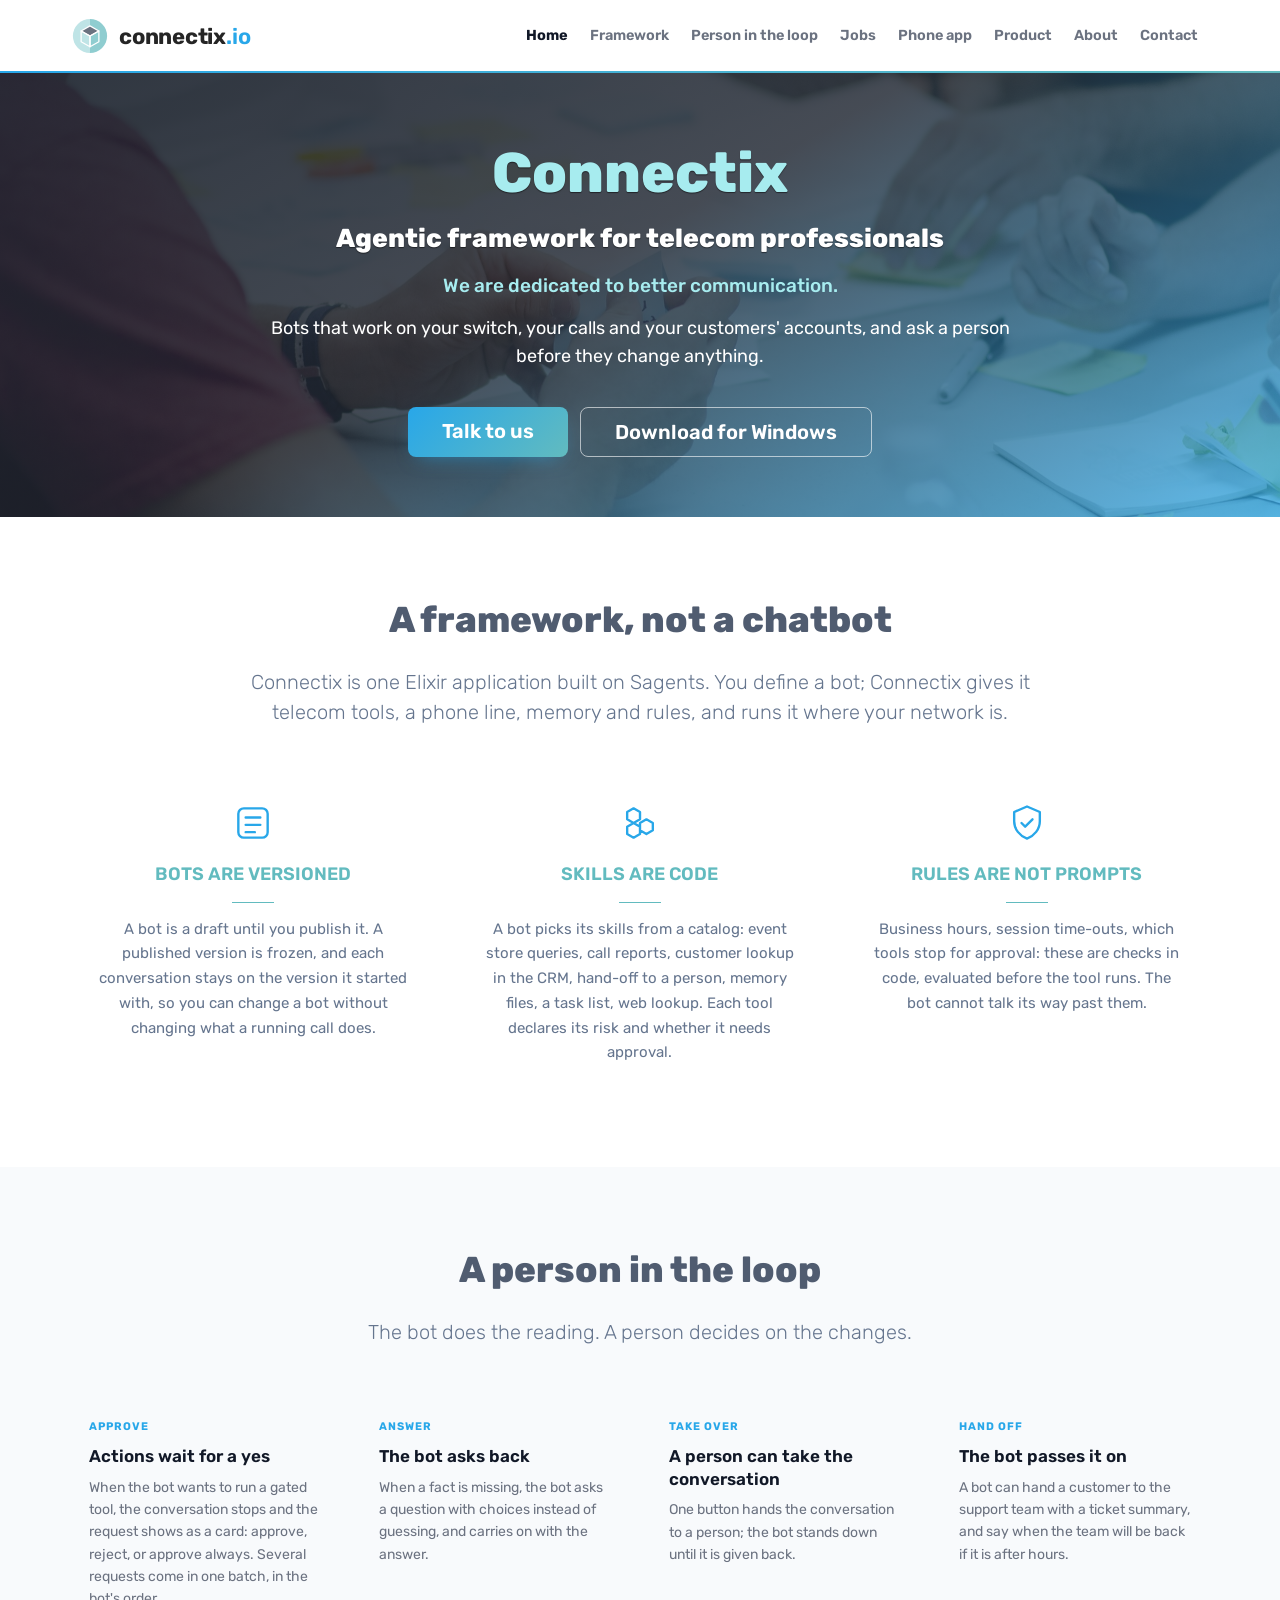
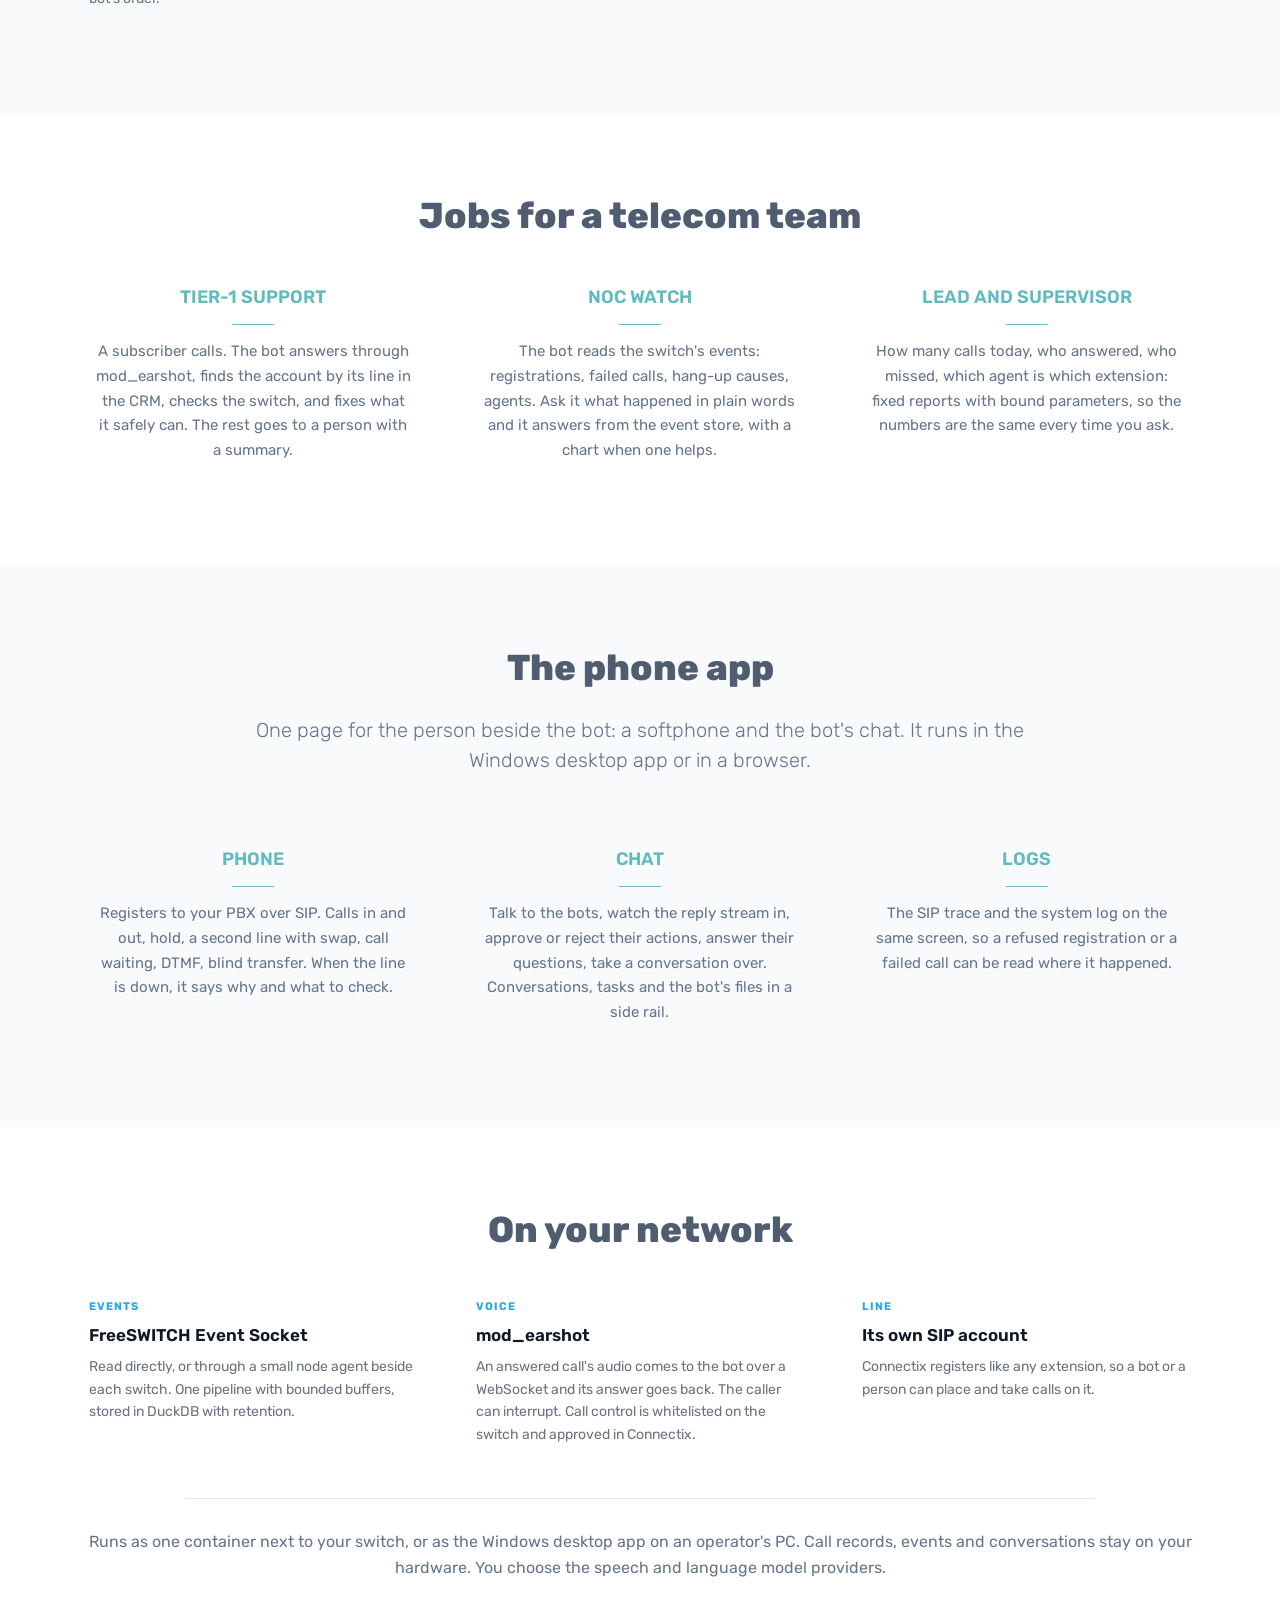
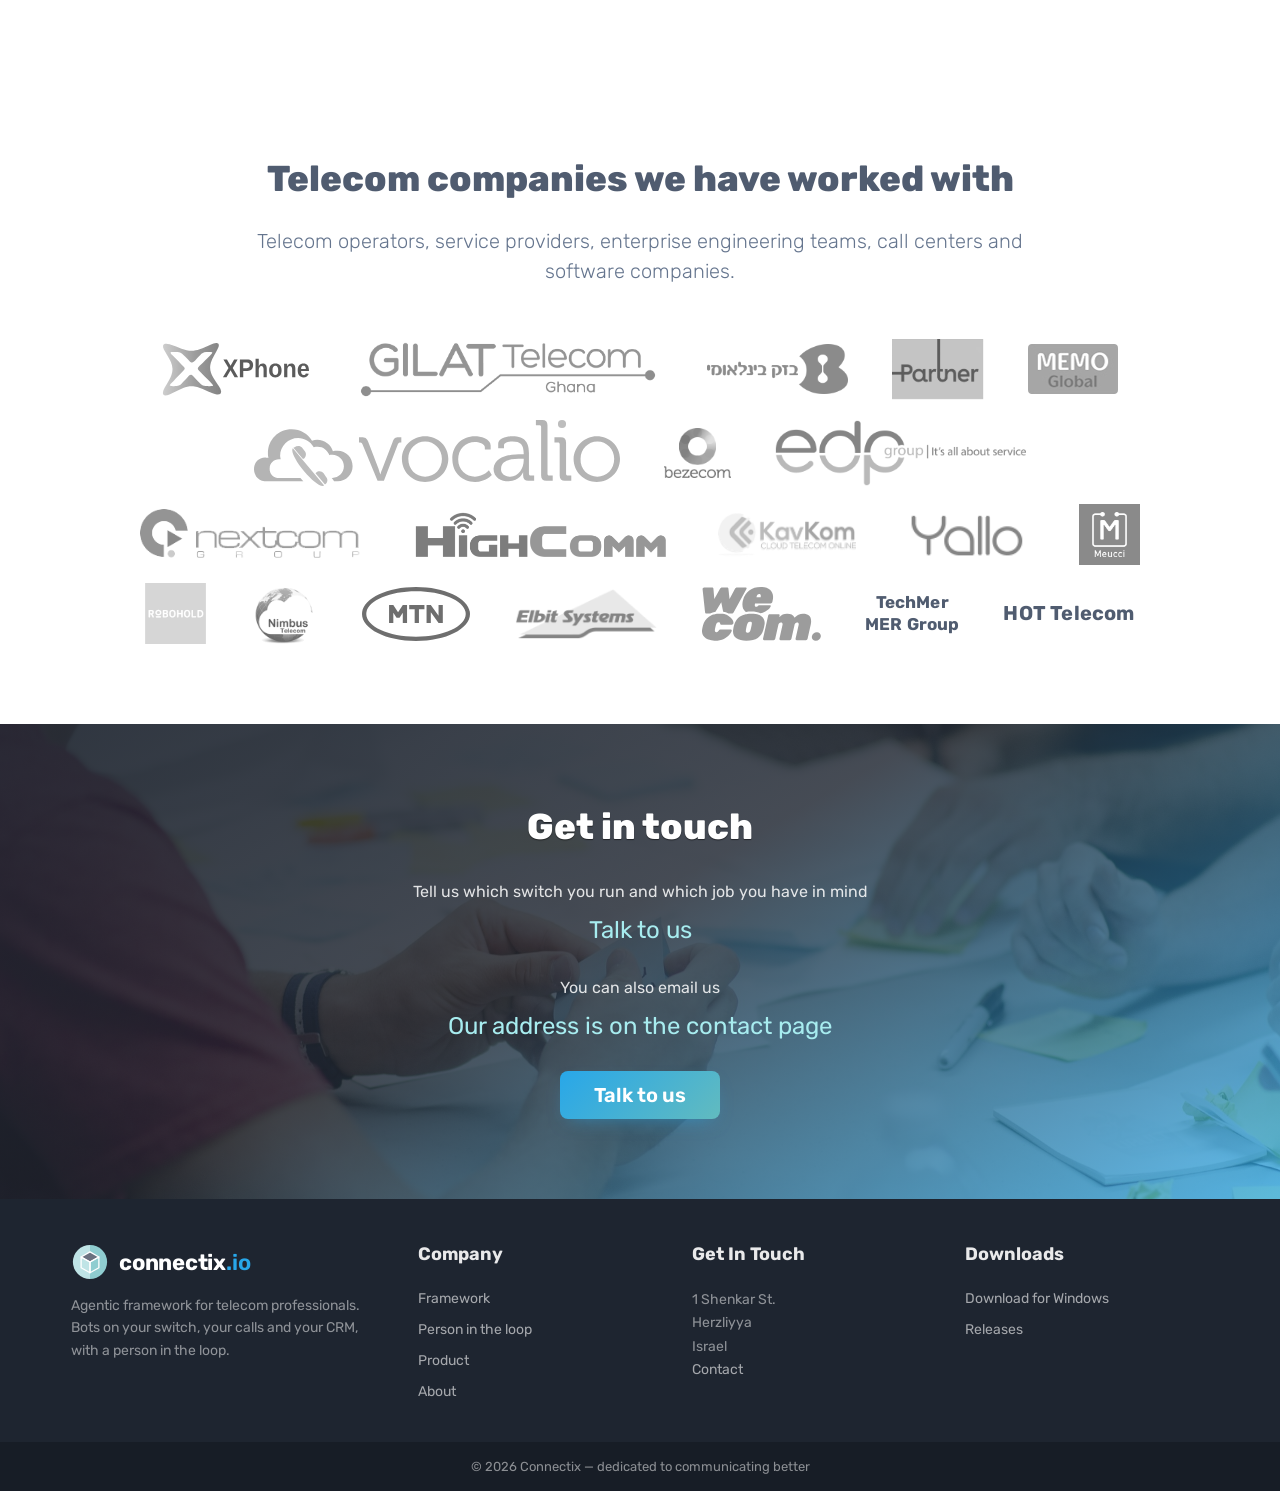
==== index.html @ 6a3d5037 "Hero: Agentic framework for telecom professionals; we are dedicated to better communication Co-Autho" ====
<!DOCTYPE html>
<html lang="en">
<head>
  <meta charset="utf-8">
  <meta name="viewport" content="width=device-width, initial-scale=1.0">
  <title>Connectix: agentic framework for telecom professionals</title>
  <meta name="description" content="Connectix: an agentic framework for telecom professionals. Bots on your switch, your calls and your CRM, with a person approving every change.">
  <meta name="author" content="Connectix">
  <link rel="icon" href="favicon.ico" sizes="32x32">
  <link rel="icon" type="image/svg+xml" href="favicon.svg">
  <link rel="apple-touch-icon" href="apple-touch-icon.png">
  <link rel="preconnect" href="https://fonts.googleapis.com">
  <link rel="preconnect" href="https://fonts.gstatic.com" crossorigin>
  <link href="https://fonts.googleapis.com/css2?family=Rubik:wght@300;400;500;600;700;800&display=swap" rel="stylesheet">
  <link rel="stylesheet" href="assets/css/site.css">
</head>
<body class="home-page">

<header class="header">
  <div class="container">
    <a class="brand" href="index.html" aria-label="Connectix home"><img src="assets/images/connectix-mark.svg" alt="" width="38" height="38"><span class="wm">connectix<span class="tld">.io</span></span>
    </a>
    <button class="nav-toggle" type="button" aria-expanded="false" aria-controls="nav">
      <span></span><span></span><span></span><span class="sr-only">Toggle navigation</span>
    </button>
    <nav class="nav" id="nav" aria-label="Main">
      <ul>
        <li><a href="index.html" aria-current="page">Home</a></li>
        <li><a href="index.html#framework">Framework</a></li>
        <li><a href="index.html#loop">Person in the loop</a></li>
        <li><a href="index.html#jobs">Jobs</a></li>
        <li><a href="index.html#app">Phone app</a></li>
        <li><a href="product.html">Product</a></li>
        <li><a href="about.html">About</a></li>
        <li><a href="contact.html">Contact</a></li>
      </ul>
    </nav>
  </div>
</header>

<main>

  <!-- Hero: the owner's slogan -->
  <section id="home-promo" class="hero">
    <div class="container">
      <span class="brand-word">Connectix</span>
      <h1>Agentic framework for telecom professionals</h1>
      <p class="tagline">We are dedicated to better communication.</p>
      <p class="lead">Bots that work on your switch, your calls and your customers' accounts, and ask a person before they change anything.</p>
      <div class="actions center">
        <a href="contact.html" class="btn btn-cta btn-lg">Talk to us</a>
        <a href="https://github.com/connectix-io/releases/releases/latest" class="btn btn-ghost btn-lg">Download for Windows</a>
      </div>
    </div>
  </section>

  <section id="framework" class="section">
    <div class="container">
      <h2 class="title">A framework, not a chatbot</h2>
      <p class="intro">Connectix is one Elixir application built on Sagents. You define a bot; Connectix gives it telecom tools, a phone line, memory and rules, and runs it where your network is.</p>
      <div class="grid grid-3">
        <div class="item">
          <div class="icon" aria-hidden="true"><svg viewBox="0 0 24 24"><rect x="4" y="4" width="16" height="16" rx="3"/><path d="M8 9h8M8 13h8M8 17h5"/></svg></div>
          <h3 class="upper">Bots are versioned</h3>
          <hr>
          <p>A bot is a draft until you publish it. A published version is frozen, and each conversation stays on the version it started with, so you can change a bot without changing what a running call does.</p>
        </div>
        <div class="item">
          <div class="icon" aria-hidden="true"><svg viewBox="0 0 24 24"><path d="M8.5 4 12 6v4l-3.5 2L5 10V6l3.5-2zM15.5 10 19 12v4l-3.5 2L12 16v-4l3.5-2zM8.5 12 12 14v4l-3.5 2L5 18v-4l3.5-2z"/></svg></div>
          <h3 class="upper">Skills are code</h3>
          <hr>
          <p>A bot picks its skills from a catalog: event store queries, call reports, customer lookup in the CRM, hand-off to a person, memory files, a task list, web lookup. Each tool declares its risk and whether it needs approval.</p>
        </div>
        <div class="item">
          <div class="icon" aria-hidden="true"><svg viewBox="0 0 24 24"><path d="M12 3 5 6v5c0 4.4 3 8 7 9.5 4-1.5 7-5.1 7-9.5V6l-7-3z"/><path d="m9 12 2 2 4-4"/></svg></div>
          <h3 class="upper">Rules are not prompts</h3>
          <hr>
          <p>Business hours, session time-outs, which tools stop for approval: these are checks in code, evaluated before the tool runs. The bot cannot talk its way past them.</p>
        </div>
      </div>
    </div>
  </section>

  <section id="loop" class="section section-soft">
    <div class="container">
      <h2 class="title">A person in the loop</h2>
      <p class="intro">The bot does the reading. A person decides on the changes.</p>
      <div class="grid grid-4">
        <div class="flow-card"><div class="flow-label">Approve</div><h4>Actions wait for a yes</h4><p>When the bot wants to run a gated tool, the conversation stops and the request shows as a card: approve, reject, or approve always. Several requests come in one batch, in the bot's order.</p></div>
        <div class="flow-card"><div class="flow-label">Answer</div><h4>The bot asks back</h4><p>When a fact is missing, the bot asks a question with choices instead of guessing, and carries on with the answer.</p></div>
        <div class="flow-card"><div class="flow-label">Take over</div><h4>A person can take the conversation</h4><p>One button hands the conversation to a person; the bot stands down until it is given back.</p></div>
        <div class="flow-card"><div class="flow-label">Hand off</div><h4>The bot passes it on</h4><p>A bot can hand a customer to the support team with a ticket summary, and say when the team will be back if it is after hours.</p></div>
      </div>
    </div>
  </section>

  <section id="jobs" class="section">
    <div class="container">
      <h2 class="title">Jobs for a telecom team</h2>
      <div class="grid grid-3">
        <div class="item">
          <h3 class="upper">Tier-1 support</h3>
          <hr>
          <p>A subscriber calls. The bot answers through mod_earshot, finds the account by its line in the CRM, checks the switch, and fixes what it safely can. The rest goes to a person with a summary.</p>
        </div>
        <div class="item">
          <h3 class="upper">NOC watch</h3>
          <hr>
          <p>The bot reads the switch's events: registrations, failed calls, hang-up causes, agents. Ask it what happened in plain words and it answers from the event store, with a chart when one helps.</p>
        </div>
        <div class="item">
          <h3 class="upper">Lead and supervisor</h3>
          <hr>
          <p>How many calls today, who answered, who missed, which agent is which extension: fixed reports with bound parameters, so the numbers are the same every time you ask.</p>
        </div>
      </div>
    </div>
  </section>

  <section id="app" class="section section-soft">
    <div class="container">
      <h2 class="title">The phone app</h2>
      <p class="intro">One page for the person beside the bot: a softphone and the bot's chat. It runs in the Windows desktop app or in a browser.</p>
      <div class="grid grid-3">
        <div class="item">
          <h3 class="upper">Phone</h3>
          <hr>
          <p>Registers to your PBX over SIP. Calls in and out, hold, a second line with swap, call waiting, DTMF, blind transfer. When the line is down, it says why and what to check.</p>
        </div>
        <div class="item">
          <h3 class="upper">Chat</h3>
          <hr>
          <p>Talk to the bots, watch the reply stream in, approve or reject their actions, answer their questions, take a conversation over. Conversations, tasks and the bot's files in a side rail.</p>
        </div>
        <div class="item">
          <h3 class="upper">Logs</h3>
          <hr>
          <p>The SIP trace and the system log on the same screen, so a refused registration or a failed call can be read where it happened.</p>
        </div>
      </div>
    </div>
  </section>

  <section id="network" class="section">
    <div class="container">
      <h2 class="title">On your network</h2>
      <div class="grid grid-3">
        <div class="flow-card"><div class="flow-label">Events</div><h4>FreeSWITCH Event Socket</h4><p>Read directly, or through a small node agent beside each switch. One pipeline with bounded buffers, stored in DuckDB with retention.</p></div>
        <div class="flow-card"><div class="flow-label">Voice</div><h4>mod_earshot</h4><p>An answered call's audio comes to the bot over a WebSocket and its answer goes back. The caller can interrupt. Call control is whitelisted on the switch and approved in Connectix.</p></div>
        <div class="flow-card"><div class="flow-label">Line</div><h4>Its own SIP account</h4><p>Connectix registers like any extension, so a bot or a person can place and take calls on it.</p></div>
      </div>
      <hr class="wide-hr">
      <p class="center">Runs as one container next to your switch, or as the Windows desktop app on an operator's PC. Call records, events and conversations stay on your hardware. You choose the speech and language model providers.</p>
    </div>
  </section>

  <section id="logos" class="section logos">
    <div class="container center">
      <h2 class="title">Telecom companies we have worked with</h2>
      <p class="intro">Telecom operators, service providers, enterprise engineering teams, call centers and software companies.</p>
      <div class="row">
        <img src="assets/images/logos/xphone.svg" height="54" width="147" alt="Xphone">
        <img src="assets/images/logos/gilat-telecom-ghana.png" height="66" width="134" alt="Gilat Telecom Ghana" style="object-fit:contain">
        <img src="assets/images/logos/bezeq-international.png" height="50" width="120" alt="Bezeq International" style="object-fit:contain">
        <img src="assets/images/logos/partner.png" height="61" width="95" alt="Partner" style="object-fit:contain">
        <img src="assets/images/logos/memo-global.png" height="50" width="90" alt="Memo Global">
        <img src="assets/images/logos/vocalio.svg" height="66" width="134" alt="Vocalio">
        <img src="assets/images/logos/bezecom.png" height="50" width="80" alt="Bezecom" style="object-fit:contain">
        <img src="assets/images/logos/edp.png" height="66" width="134" alt="EDP" style="object-fit:contain">
        <img src="assets/images/logos/nextcom.png" height="51" width="85" alt="Nextcom" style="object-fit:contain">
        <img src="assets/images/logos/highcomm.png" height="50" width="120" alt="HighComm" style="object-fit:contain">
        <img src="assets/images/logos/kavkom.png" height="50" width="120" alt="Kavkom" style="object-fit:contain">
        <img src="assets/images/logos/yallo.png" height="50" width="100" alt="Yallo" style="object-fit:contain">
        <img src="assets/images/logos/meucci.png" height="61" width="61" alt="Meucci">
        <img src="assets/images/logos/robohold.png" height="61" width="61" alt="Robohold">
        <img src="assets/images/logos/nimbus.png" height="60" width="60" alt="Nimbus" style="object-fit:contain">
        <img src="assets/images/logos/mtn-ghana.svg" height="54" width="96" alt="MTN Ghana">
        <img src="assets/images/logos/elbit-systems.png" height="54" width="145" alt="Elbit Systems" style="object-fit:contain">
        <img src="assets/images/logos/wecom.svg" height="54" width="130" alt="wecom">
        <span class="wordmark long" aria-label="TechMer and MER Group">TechMer<br>MER Group</span>
        <span class="wordmark" aria-label="HOT Telecom">HOT Telecom</span>
      </div>
    </div>
  </section>

  <!-- Get in touch: voipappz.com #cta-section, without the phone, the help desk links and the form -->
  <section id="contact" class="cta">
    <div class="container">
      <h2 class="title">Get in touch</h2>
      <p class="contact-info">
        <span class="intro">Tell us which switch you run and which job you have in mind</span>
        <span class="info"><a href="contact.html">Talk to us</a></span>
      </p>
      <p class="contact-info">
        <span class="intro">You can also email us</span>
        <span class="info"><a href="contact.html">Our address is on the contact page</a></span>
      </p>
      <a href="contact.html" class="btn btn-cta btn-lg">Talk to us</a>
    </div>
  </section>

</main>

<footer class="footer">
  <div class="container top">
    <div>
      <a class="brand" href="index.html" aria-label="Connectix home"><img src="assets/images/connectix-mark.svg" alt="" width="38" height="38"><span class="wm">connectix<span class="tld">.io</span></span>
      </a>
      <p class="blurb">Agentic framework for telecom professionals. Bots on your switch, your calls and your CRM, with a person in the loop.</p>
    </div>
    <div>
      <h3>Company</h3>
      <ul>
        <li><a href="index.html#framework">Framework</a></li>
        <li><a href="index.html#loop">Person in the loop</a></li>
        <li><a href="product.html">Product</a></li>
        <li><a href="about.html">About</a></li>
      </ul>
    </div>
    <div>
      <h3>Get In Touch</h3>
      <address>
        1 Shenkar St.<br>
        Herzliyya<br>
        Israel
      </address>
      <ul>
        <li><a href="contact.html">Contact</a></li>
      </ul>
    </div>
    <div>
      <h3>Downloads</h3>
      <ul>
        <li><a href="https://github.com/connectix-io/releases">Download for Windows</a></li>
        <li><a href="https://github.com/connectix-io/releases">Releases</a></li>
      </ul>
    </div>
  </div>
  <div class="bottom">
    <div class="container">&copy; 2026 Connectix &mdash; dedicated to communicating better</div>
  </div>
</footer>

<script src="assets/js/site.js"></script>
</body>
</html>
---- assets/css/site.css ----
/* Connectix site. One stylesheet, no framework.
   The look follows voipappz.com (its styles.css and the inline overrides on
   its index.html): Rubik, slate hero, white/soft sections, dark footer.
   The logo mark's own colours (#BFE4E6 / #8FCDD0 / #6B7280) stay in the mark. */

:root {
  --title: #505c70;        /* section titles */
  --ink: #111827;          /* card headings */
  --copy: #65758e;         /* body text */
  --copy-2: #5f7186;
  --muted: #6b7280;
  --line: #e5e7eb;
  --line-2: #dbe4eb;
  --soft: #f8fafc;
  --white: #ffffff;
  --accent: #1C8FCB;       /* links, table header */
  --accent-hover: #28A7E9;
  --sky: #62BBBF;          /* card sub-titles and rules */
  --sky-2: #28A7E9;        /* icons, flow labels */
  --light-blue: #a7ecef;   /* hero brand word, nav hover */
  --teal: #62BBBF;
  --navy: #1E2530;
  --slate: #65758e;
  --header: rgba(255, 255, 255, .92);
  --header-solid: #ffffff;
  --footer: #1E2530;
  --bottom: #171d26;
  --max: 1170px;
  --gutter: 16px;
  --font: 'Rubik', -apple-system, BlinkMacSystemFont, 'Segoe UI', 'Helvetica Neue', sans-serif;
}

*, *::before, *::after { box-sizing: border-box; }

html { -webkit-text-size-adjust: 100%; scroll-behavior: smooth; }
@media (prefers-reduced-motion: reduce) { html { scroll-behavior: auto; } }

body {
  margin: 0;
  font-family: var(--font);
  font-size: 16px;
  line-height: 1.5;
  color: var(--copy);
  background: var(--white);
  -webkit-font-smoothing: antialiased;
  -moz-osx-font-smoothing: grayscale;
}

h1, h2, h3, h4 { font-family: var(--font); color: var(--title); line-height: 1.25; margin: 0 0 14px; font-weight: 800; }
h1 { font-size: 36px; }
h2 { font-size: 30px; }
h3 { font-size: 20px; font-weight: 600; }
h4 { font-size: 17px; font-weight: 600; color: var(--ink); }
p { margin: 0 0 16px; line-height: 1.6; }
a { color: var(--accent); text-decoration: none; }
a:hover, a:focus { color: var(--accent-hover); text-decoration: underline; }
ul { margin: 0 0 16px; padding-left: 20px; }
li { margin-bottom: 6px; }
img, svg { max-width: 100%; }
code {
  font-family: ui-monospace, SFMono-Regular, Menlo, Consolas, monospace;
  font-size: .92em;
  background: var(--soft);
  padding: 1px 5px;
  border-radius: 4px;
  color: var(--ink);
}
table { border-collapse: collapse; }

.container { max-width: var(--max); margin: 0 auto; padding: 0 var(--gutter); }
.center { text-align: center; }
.narrow { max-width: 820px; margin-left: auto; margin-right: auto; }
.sr-only {
  position: absolute; width: 1px; height: 1px; padding: 0; margin: -1px;
  overflow: hidden; clip: rect(0, 0, 0, 0); white-space: nowrap; border: 0;
}
:focus-visible { outline: 3px solid var(--light-blue); outline-offset: 2px; }

/* ----- Header (voipappz: dark bar, white logo, uppercase 13px links) ----- */

.header {
  position: sticky;
  top: 0;
  z-index: 40;
  background: var(--header);
  color: #fff;
}
.header .container {
  display: flex;
  align-items: center;
  justify-content: space-between;
  min-height: 72px;
  position: relative;
}
.brand { display: inline-flex; align-items: center; color: #fff; }
.brand:hover, .brand:focus { text-decoration: none; }
.brand svg { height: 44px; width: auto; display: block; }
.brand .word { font-family: var(--font); font-weight: 600; letter-spacing: .01em; }

.nav-toggle {
  display: none;
  background: none;
  border: 0;
  padding: 8px;
  cursor: pointer;
}
.nav-toggle span { display: block; width: 22px; height: 3px; background: rgba(255, 255, 255, .6); margin: 4px 0; border-radius: 1px; }
.nav-toggle:hover span { background: #fff; }

.nav ul { list-style: none; margin: 0; padding: 0; display: flex; align-items: center; }
.nav li { margin: 0; }
.nav a {
  display: block;
  padding: 10px 11px;
  color: #fff;
  font-size: 13px;
  font-weight: 400;
  text-transform: uppercase;
  letter-spacing: .02em;
  white-space: nowrap;
}
.nav a:hover, .nav a:focus { color: var(--light-blue); text-decoration: none; }
.nav a[aria-current="page"] { color: var(--light-blue); font-weight: 700; }

@media (max-width: 991px) {
  .nav-toggle { display: block; }
  .nav {
    position: absolute;
    left: 0; right: 0; top: 100%;
    background: var(--header-solid);
    border-top: 1px solid rgba(255, 255, 255, .08);
    display: none;
  }
  .nav.is-open { display: block; }
  .nav ul { flex-direction: column; align-items: stretch; padding: 6px var(--gutter) 12px; }
  .nav a { padding: 12px 8px; font-size: 14px; }
}

/* ----- Buttons ----- */

.btn {
  display: inline-block;
  padding: 10px 30px;
  border-radius: 4px;
  font-weight: 400;
  font-size: 16px;
  line-height: 1.4;
  border: 1px solid transparent;
  cursor: pointer;
  text-decoration: none;
}
.btn:hover, .btn:focus { text-decoration: none; }
.btn-secondary { background: var(--slate); color: #fff; }
.btn-secondary:hover, .btn-secondary:focus { background: var(--title); color: #fff; }
.btn-ghost { background: transparent; color: #fff; border-color: rgba(255, 255, 255, .6); }
.btn-ghost:hover, .btn-ghost:focus { border-color: #fff; color: #fff; }
.btn-lg { font-size: 20px; padding: 10px 34px; }
.actions { display: flex; flex-wrap: wrap; gap: 12px; }
.actions.center { justify-content: center; }

/* ----- Hero (voipappz .home-promo: slate, white text, brand word in light blue) ----- */

.hero {
  background: var(--slate);
  color: #fff;
  padding: 70px 0 60px;
  text-align: center;
}
.hero .brand-word {
  display: block;
  font-size: 56px;
  font-weight: 800;
  color: var(--light-blue);
  text-shadow: 0 1px 1px rgba(0, 0, 0, .5);
  margin: 0 0 18px;
  line-height: 1.1;
}
.hero h1 {
  color: #fff;
  font-size: 26px;
  font-weight: 800;
  text-shadow: 0 1px 1px rgba(0, 0, 0, .5);
  margin: 0 0 16px;
}
.hero .lead {
  max-width: 760px;
  margin: 0 auto 36px;
  font-size: 18px;
  line-height: 1.55;
  font-weight: 400;
  color: #fff;
}
.hero .btn-note { display: block; margin-top: 12px; font-size: 13px; color: rgba(255, 255, 255, .85); }
/* the slanted tail under the hero, as voipappz's header triangle */
.hero-tail {
  height: 160px;
  background: var(--slate);
  clip-path: polygon(0 0, 100% 0, 50% 100%);
  margin-bottom: 20px;
}
.hero-small { padding: 56px 0 50px; }
.hero-small h1 { font-size: 36px; }
.hero-small .lead { margin-bottom: 0; }

@media (max-width: 767px) {
  .hero { padding: 48px 0 44px; }
  .hero .brand-word { font-size: 42px; }
  .hero h1 { font-size: 22px; }
  .hero .lead { font-size: 16px; }
  .hero-tail { height: 80px; }
  .hero-small h1 { font-size: 28px; }
  h1 { font-size: 30px; }
  h2 { font-size: 26px; }
}

/* ----- Sections ----- */

.section { padding: 80px 0; }
.section-soft { background: var(--soft); }
.section .title { text-align: center; font-size: 36px; font-weight: 800; color: var(--title); margin-bottom: 25px; }
.section .title.small { font-size: 24px; margin: 34px 0 8px; }
.section .intro { text-align: center; max-width: 820px; margin: 0 auto 50px; font-size: 20px; font-weight: 300; color: var(--copy); line-height: 1.5; }
.section .intro.tight { margin-bottom: 24px; font-size: 16px; font-weight: 400; }
.triband-hr { height: 1px; border: 0; background: #eee; margin: 40px 0; }
.wide-hr { width: 80%; height: 1px; border: 0; background: var(--line); margin: 30px auto; }
@media (max-width: 767px) {
  .section { padding: 56px 0; }
  .section .title { font-size: 1.8rem; margin-bottom: 20px; }
  .section .intro { font-size: 1rem; margin-bottom: 30px; }
}

/* ----- Grids ----- */

.grid { display: grid; gap: 22px; grid-template-columns: 1fr; }
@media (min-width: 640px) { .grid-2, .grid-3, .grid-4, .grid-5 { grid-template-columns: repeat(2, minmax(0, 1fr)); } }
@media (min-width: 992px) {
  .grid-3 { grid-template-columns: repeat(3, minmax(0, 1fr)); }
  .grid-4 { grid-template-columns: repeat(4, minmax(0, 1fr)); }
  .grid-5 { grid-template-columns: repeat(5, minmax(0, 1fr)); }
}

/* ----- Items (voipappz .item-inner: icon, sub-title, short rule, desc) ----- */

.item { text-align: center; padding: 22px 24px; }
.item .icon {
  width: 48px; height: 48px;
  margin: 0 auto 15px;
  display: grid; place-items: center;
  color: var(--sky-2);
}
.item .icon svg { width: 44px; height: 44px; fill: none; stroke: currentColor; stroke-width: 1.3; stroke-linecap: round; stroke-linejoin: round; }
.item .icon.small svg { width: 25px; height: 25px; stroke-width: 1.8; }
.item h3 { font-size: 18px; line-height: 1.35; font-weight: 600; color: var(--sky); margin: 0 0 6px; }
.item h3.upper { text-transform: uppercase; }
.item hr { width: 42px; height: 1px; border: 0; background: var(--sky); margin: 15px auto 6px; }
.item p { font-size: 15px; line-height: 1.65; color: var(--copy); padding-top: 8px; margin: 0; }
@media (max-width: 767px) { .item { padding: 20px 8px; } }

/* "Who uses" columns */
.who h4 { font-size: 18px; line-height: 1.35; color: var(--sky-2); font-weight: 600; margin-bottom: 10px; }
.who p { color: var(--muted); font-size: 15px; line-height: 1.65; }
.who .grid > div { padding: 10px 0; }

/* flow cards */
.flow-card { padding: 22px 18px; }
.flow-card .flow-label { color: var(--sky-2); font-size: 11px; font-weight: 700; letter-spacing: .09em; text-transform: uppercase; margin-bottom: 9px; }
.flow-card h4 { color: var(--ink); font-size: 17px; line-height: 1.35; margin: 0 0 9px; }
.flow-card p { color: var(--muted); font-size: 14px; line-height: 1.6; margin: 0; }

.release-path-label { margin: 26px auto 8px; color: var(--ink); font-size: 14px; font-weight: 600; text-align: center; }
.release-path {
  display: flex; flex-wrap: wrap; justify-content: center; align-items: center;
  gap: 8px 12px; max-width: 980px; margin: 0 auto;
  color: #566579; font-size: 13px; font-weight: 600; line-height: 1.55; text-align: center;
}
.release-path b { color: var(--sky-2); font-size: 18px; font-weight: 400; }

/* ----- Testimonials ----- */

.quote-card { padding: 10px 20px 20px; }
.quote-card blockquote {
  position: relative;
  margin: 0 0 18px;
  padding: 0 0 0 34px;
  font-size: 15px;
  line-height: 1.7;
  color: var(--copy);
}
.quote-card blockquote::before {
  content: '\201C';
  position: absolute; left: 0; top: -8px;
  font-size: 44px; line-height: 1; color: var(--light-blue); font-family: Georgia, serif;
}
.quote-card .name { margin: 0; padding-left: 34px; color: var(--title); font-weight: 600; font-size: 14px; }
.quote-card .source-title { display: block; font-weight: 400; color: var(--copy); font-size: 13px; }

/* ----- Pricing (voipappz inline table styles) ----- */

.pricing-lead { text-align: center; font-size: 18px; font-weight: 300; color: var(--copy); max-width: 820px; margin: 0 auto 28px; }
.pricing-table { max-width: 980px; margin: 0 auto 18px; border: 1px solid var(--line-2); border-radius: 8px; overflow-x: auto; }
.pricing-row { display: grid; grid-template-columns: 1.05fr 1.25fr 1.15fr 1.2fr 1.2fr; min-width: 680px; align-items: center; }
.pricing-row > span { padding: 14px 12px; border-right: 1px solid var(--line-2); color: var(--ink); font-size: 14px; text-align: center; }
.pricing-row > span:last-child { border-right: 0; }
.pricing-row.head { background: var(--accent); }
.pricing-row.head > span { color: #fff; font-weight: 700; font-size: 13px; }
.pricing-row:not(.head):nth-child(even) { background: var(--soft); }
.pricing-row .tier { font-weight: 600; }
.included { max-width: 940px; margin: 26px auto 20px; }
.included h4 { margin: 0 0 12px; color: var(--ink); font-size: 18px; font-weight: 600; }
.included table { width: 100%; border: 1px solid var(--line-2); background: #fff; }
.included th, .included td { padding: 12px 14px; border-bottom: 1px solid var(--line-2); color: var(--muted); font-size: 14px; line-height: 1.5; text-align: left; vertical-align: top; }
.included th { width: 24%; color: var(--ink); font-weight: 600; background: var(--soft); }
.included tr:last-child th, .included tr:last-child td { border-bottom: 0; }
.pricing-notes { max-width: 940px; margin: 0 auto 24px; color: var(--copy); font-size: 15px; }
.pricing-notes p { margin: 0 0 8px; }
@media (max-width: 640px) {
  .pricing-table { border: 0; border-radius: 0; overflow: visible; }
  .pricing-row.head { display: none; }
  .pricing-row { min-width: 0; grid-template-columns: repeat(2, minmax(0, 1fr)); margin: 0 0 10px; overflow: hidden; border: 1px solid var(--line-2); border-radius: 7px; }
  .pricing-row > span { min-height: 60px; padding: 9px 10px; border-right: 1px solid var(--line-2); border-bottom: 1px solid var(--line-2); text-align: left; }
  .pricing-row > span:nth-child(even) { border-right: 0; }
  .pricing-row > span:nth-last-child(-n+2) { border-bottom: 0; }
  .pricing-row .tier { grid-column: 1 / -1; min-height: 0; padding: 10px 12px; background: var(--accent); color: #fff; border: 0; text-align: center; }
  .pricing-row > span:not(.tier)::before { content: attr(data-label); display: block; margin-bottom: 4px; color: var(--copy); font-size: 10px; font-weight: 700; letter-spacing: .04em; text-transform: uppercase; }
  .included th, .included td { display: block; width: 100%; }
  .included th { padding-bottom: 5px; border-bottom: 0; }
  .included td { padding-top: 3px; }
}

/* ----- FAQ (voipappz .indiv-faq, as <details>) ----- */

.faq { max-width: 980px; margin: 0 auto; border-top: 1px solid #d8e1e8; }
.faq-title { max-width: 980px; margin: 0 auto 26px; text-align: left; }
.faq details { border-bottom: 1px solid #d8e1e8; }
.faq summary {
  list-style: none;
  cursor: pointer;
  position: relative;
  padding: 20px 52px 20px 0;
  color: var(--ink);
  font-size: 17px;
  font-weight: 600;
  line-height: 1.4;
}
.faq summary::-webkit-details-marker { display: none; }
.faq summary::after {
  content: '+';
  position: absolute; right: 8px; top: 50%;
  transform: translateY(-50%);
  width: 28px; height: 28px;
  border: 1px solid var(--line-2); border-radius: 50%;
  text-align: center; line-height: 26px;
  color: var(--accent); font-weight: 400; font-size: 20px;
}
.faq details[open] summary::after { content: '\2212'; }
.faq details p { padding: 0 52px 22px 0; margin: 0; color: var(--muted); font-size: 15px; line-height: 1.75; }
.faq-note { max-width: 980px; margin: 18px auto 0; color: var(--muted); font-size: 14px; line-height: 1.65; }
@media (max-width: 767px) {
  .faq summary { padding: 17px 42px 17px 0; font-size: 16px; }
  .faq details p { padding: 0 40px 19px 0; font-size: 14px; }
}

/* ----- Customers (voipappz #logos: grayscale, .64 opacity, 5 per row) ----- */

.logos .row {
  display: flex; flex-wrap: wrap; justify-content: center; align-items: center;
  gap: 18px 44px;
  max-width: 1000px; margin: 0 auto;
}
.logos .row > * { flex: 0 0 auto; }
.logos img {
  display: block;
  width: auto;
  filter: grayscale(100%);
  opacity: .64;
  transition: filter .2s ease, opacity .2s ease, transform .2s ease;
}
.logos img:hover { filter: none; opacity: 1; transform: translateY(-2px); }
.logos .wordmark { display: inline-block; color: var(--title); font-size: 20px; font-weight: 700; letter-spacing: .01em; line-height: 1.25; white-space: nowrap; }
.logos .wordmark.long { font-size: 17px; white-space: normal; text-align: center; }
@media (max-width: 767px) {
  .logos .row { gap: 14px 22px; }
  .logos img { max-height: 40px; }
}
@media (prefers-reduced-motion: reduce) { .logos img { transition: none; } }

/* ----- Get in touch (voipappz .cta-section) ----- */

.cta {
  background: var(--slate);
  color: #fff;
  padding: 80px 0;
  text-align: center;
}
.cta .title { color: #fff; font-size: 36px; font-weight: 800; text-shadow: 0 1px 1px rgba(0, 0, 0, .5); margin: 0 0 30px; }
.cta .contact-info { font-size: 24px; margin-bottom: 26px; }
.cta .contact-info span { display: block; }
.cta .contact-info .intro { font-size: 16px; color: rgba(255, 255, 255, .85); margin-bottom: 6px; }
.cta .contact-info a:hover { color: #fff; }
.cta p { max-width: 720px; margin: 0 auto 26px; font-size: 17px; }
.cta .btn-note { display: block; margin-top: 12px; font-size: 13px; color: rgba(255, 255, 255, .85); }

/* ----- Product page feature blocks ----- */

.feature { padding: 56px 0; border-top: 1px solid var(--line); }
.feature .inner { display: grid; gap: 28px 48px; grid-template-columns: 1fr; align-items: start; }
@media (min-width: 900px) { .feature .inner { grid-template-columns: minmax(0, 5fr) minmax(0, 7fr); } }
.feature .label { color: var(--sky-2); font-size: 12px; font-weight: 700; letter-spacing: .1em; text-transform: uppercase; margin-bottom: 8px; }
.feature h2 { font-size: 26px; color: var(--title); }
.feature .summary { font-size: 17px; }
.feature .facts { margin: 0; padding: 0; list-style: none; }
.feature .facts li { position: relative; padding-left: 24px; margin-bottom: 10px; font-size: 15px; line-height: 1.65; }
.feature .facts li::before { content: ''; position: absolute; left: 0; top: 9px; width: 10px; height: 10px; border-radius: 50%; background: var(--sky); }
.feature .facts strong { color: var(--ink); font-weight: 600; }
.feature .wire { grid-column: 1 / -1; margin: 0; }

.wire {
  margin: 0 0 14px;
  padding: 18px 22px;
  background: #1b2430;
  color: #cfe0f0;
  border: 1px solid rgba(40, 167, 233, .18);
  border-radius: 12px;
  font-family: ui-monospace, SFMono-Regular, Menlo, Consolas, monospace;
  font-size: 13.5px;
  line-height: 1.7;
  overflow-x: auto;
  white-space: pre;
}
.wire .k { color: #7ee0b8; }

.note {
  border-left: 4px solid var(--sky);
  background: var(--soft);
  padding: 14px 18px;
  border-radius: 0 4px 4px 0;
  font-size: 15px;
  margin: 0 0 18px;
}
.note p:last-child { margin-bottom: 0; }

/* ----- Prose (about) ----- */

.prose { max-width: 860px; margin: 0 auto; }
.prose h2 { font-size: 24px; margin-top: 36px; }
.prose h2:first-child { margin-top: 0; }
.prose p, .prose li { font-size: 17px; line-height: 1.7; }
.prose .vision { font-size: 20px; font-weight: 300; color: var(--title); margin-top: 24px; }

/* ----- Footer (voipappz footer.html) ----- */

.footer { background: var(--footer); color: rgba(255, 255, 255, .5); font-size: 14px; }
.footer .container.top { display: grid; gap: 30px; grid-template-columns: 1fr; padding-top: 44px; padding-bottom: 30px; }
@media (min-width: 768px) { .footer .container.top { grid-template-columns: 1.3fr 1fr 1fr 1fr; } }
.footer h3 { color: rgba(255, 255, 255, .9); font-size: 18px; font-weight: 700; margin: 0 0 22px; }
.footer ul { list-style: none; margin: 0; padding: 0; }
.footer li { margin-bottom: 10px; }
.footer a { color: rgba(255, 255, 255, .6); }
.footer a:hover, .footer a:focus { color: var(--light-blue); text-decoration: none; }
.footer .brand { margin-bottom: 14px; }
.footer .brand svg { height: 48px; }
.footer .blurb { max-width: 360px; line-height: 1.6; }
.footer address { font-style: normal; line-height: 1.7; }
.footer .bottom { background: var(--bottom); padding: 15px; font-size: 13px; color: rgba(255, 255, 255, .5); text-align: center; }

/* ----- The Connectix identity (va-voipappz.com, branch single-page-site):
   white header with a blue-to-teal rule, the mark and the connectix.io
   wordmark, gradient buttons, a navy hero. No orange. ----- */

.header { color: var(--ink); backdrop-filter: blur(10px); border-bottom: 1px solid var(--line); }
.header::after { content: ""; position: absolute; left: 0; right: 0; bottom: -1px; height: 2px; background: linear-gradient(90deg, var(--sky-2), var(--teal)); }
.brand { gap: 10px; color: var(--ink); }
.brand img { width: 38px; height: 38px; display: block; }
.wm { font-size: 22px; font-weight: 700; letter-spacing: -.01em; color: #252525; }
.wm .tld { color: var(--sky-2); font-weight: 600; }
.footer .wm { color: #fff; }
.nav a { color: #6b7280; font-size: 14.5px; font-weight: 600; text-transform: none; letter-spacing: 0; }
.nav a:hover, .nav a:focus, .nav a[aria-current="page"] { color: var(--ink); }
.nav-toggle span { background: #6b7280; }
.nav-toggle:hover span { background: var(--ink); }
@media (max-width: 991px) { .nav { border-top: 1px solid var(--line); } }

.btn { border-radius: 8px; font-weight: 600; }
.btn-cta { background: linear-gradient(135deg, var(--sky-2) 0%, var(--teal) 100%); border: 0; color: #fff; box-shadow: 0 8px 20px -10px rgba(40, 167, 233, .65); }
.btn-cta:hover, .btn-cta:focus { background: linear-gradient(135deg, var(--sky-2) 0%, var(--teal) 100%); filter: brightness(1.04); color: #fff; }
.nav .btn-cta, .header .btn-cta { color: #fff; }

.hero, .cta { position: relative; isolation: isolate; background: var(--navy) url('../images/connectix-hero.jpg') center / cover no-repeat; }
.hero::before, .cta::before { content: ""; position: absolute; inset: 0; z-index: -1; background: linear-gradient(150deg, rgba(30, 37, 48, .92) 0%, rgba(30, 37, 48, .82) 45%, rgba(40, 167, 233, .72) 100%); }
.hero-tail { display: none; }
.hero .brand-word { color: var(--light-blue); }
.cta .contact-info a { color: var(--light-blue); }
.btn-secondary { background: var(--navy); }
.hero .tagline { color: var(--light-blue); font-size: 19px; font-weight: 500; margin: 0 0 14px; }
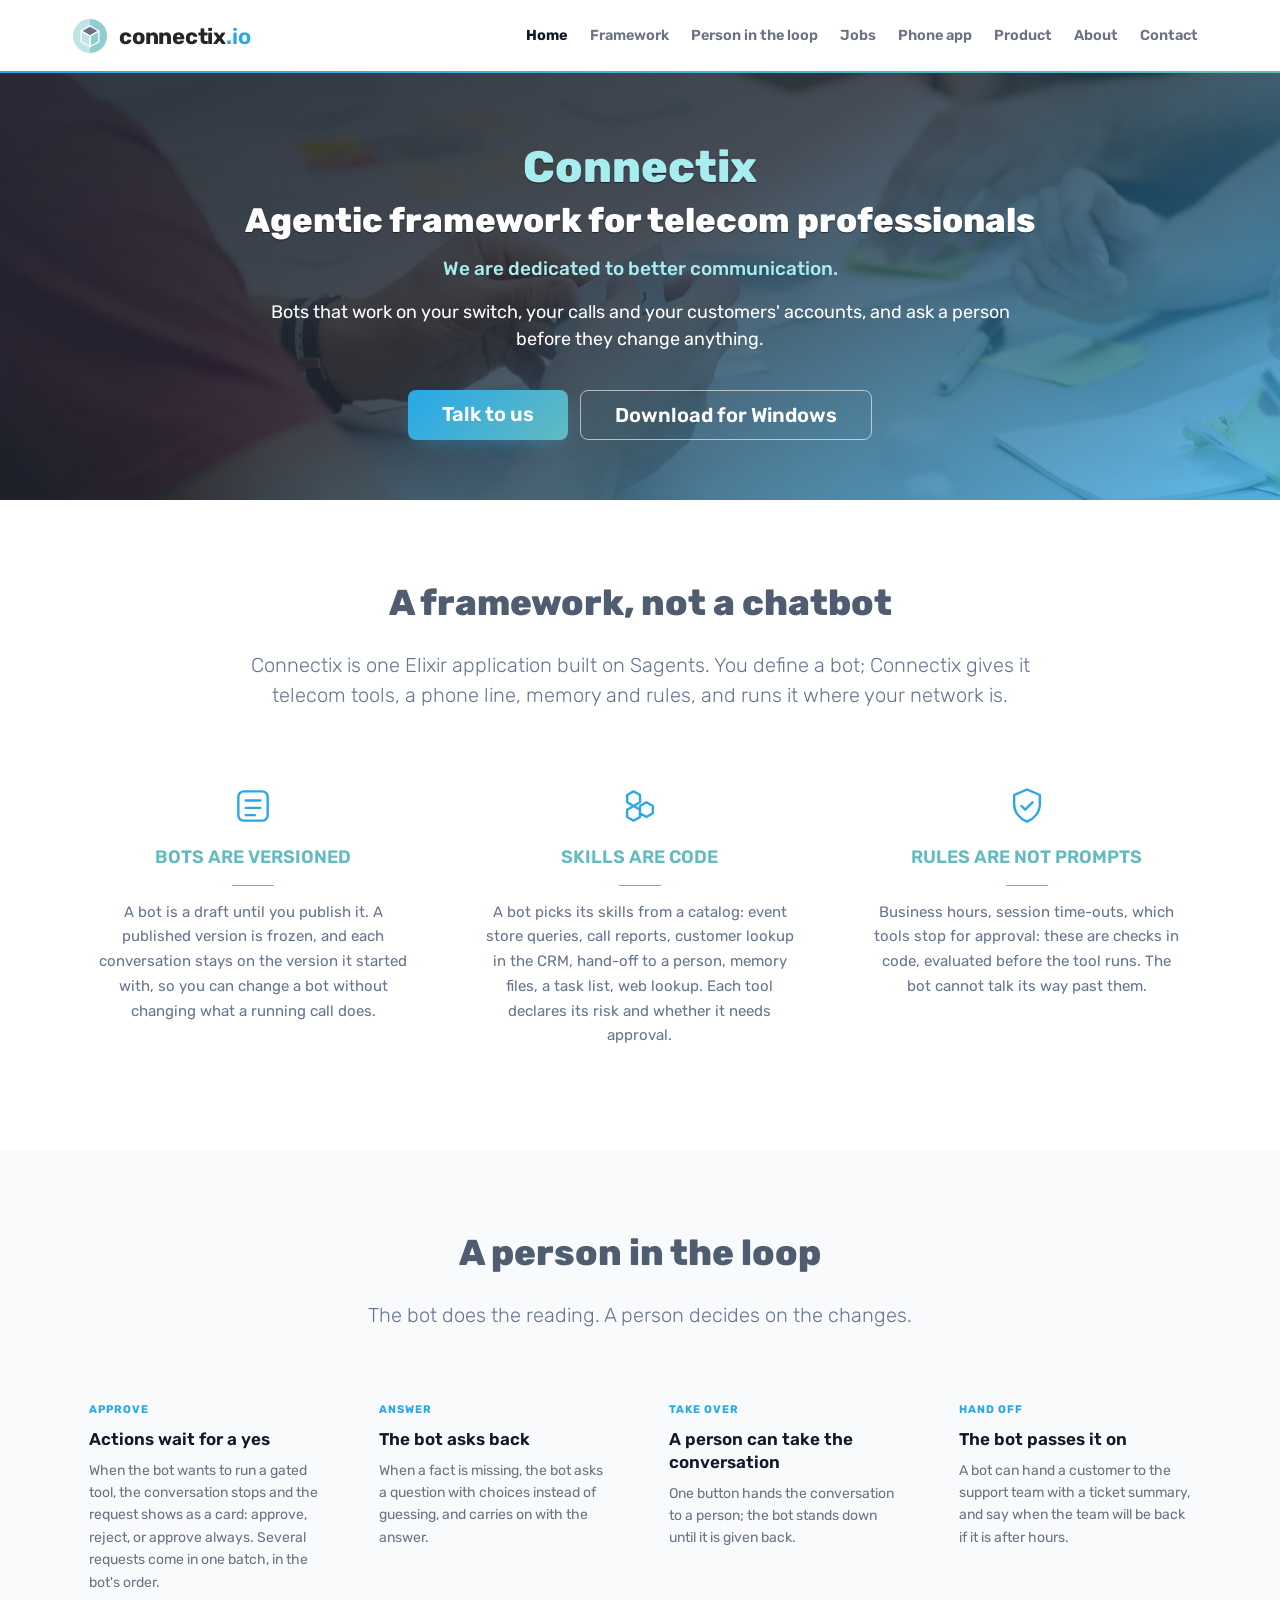
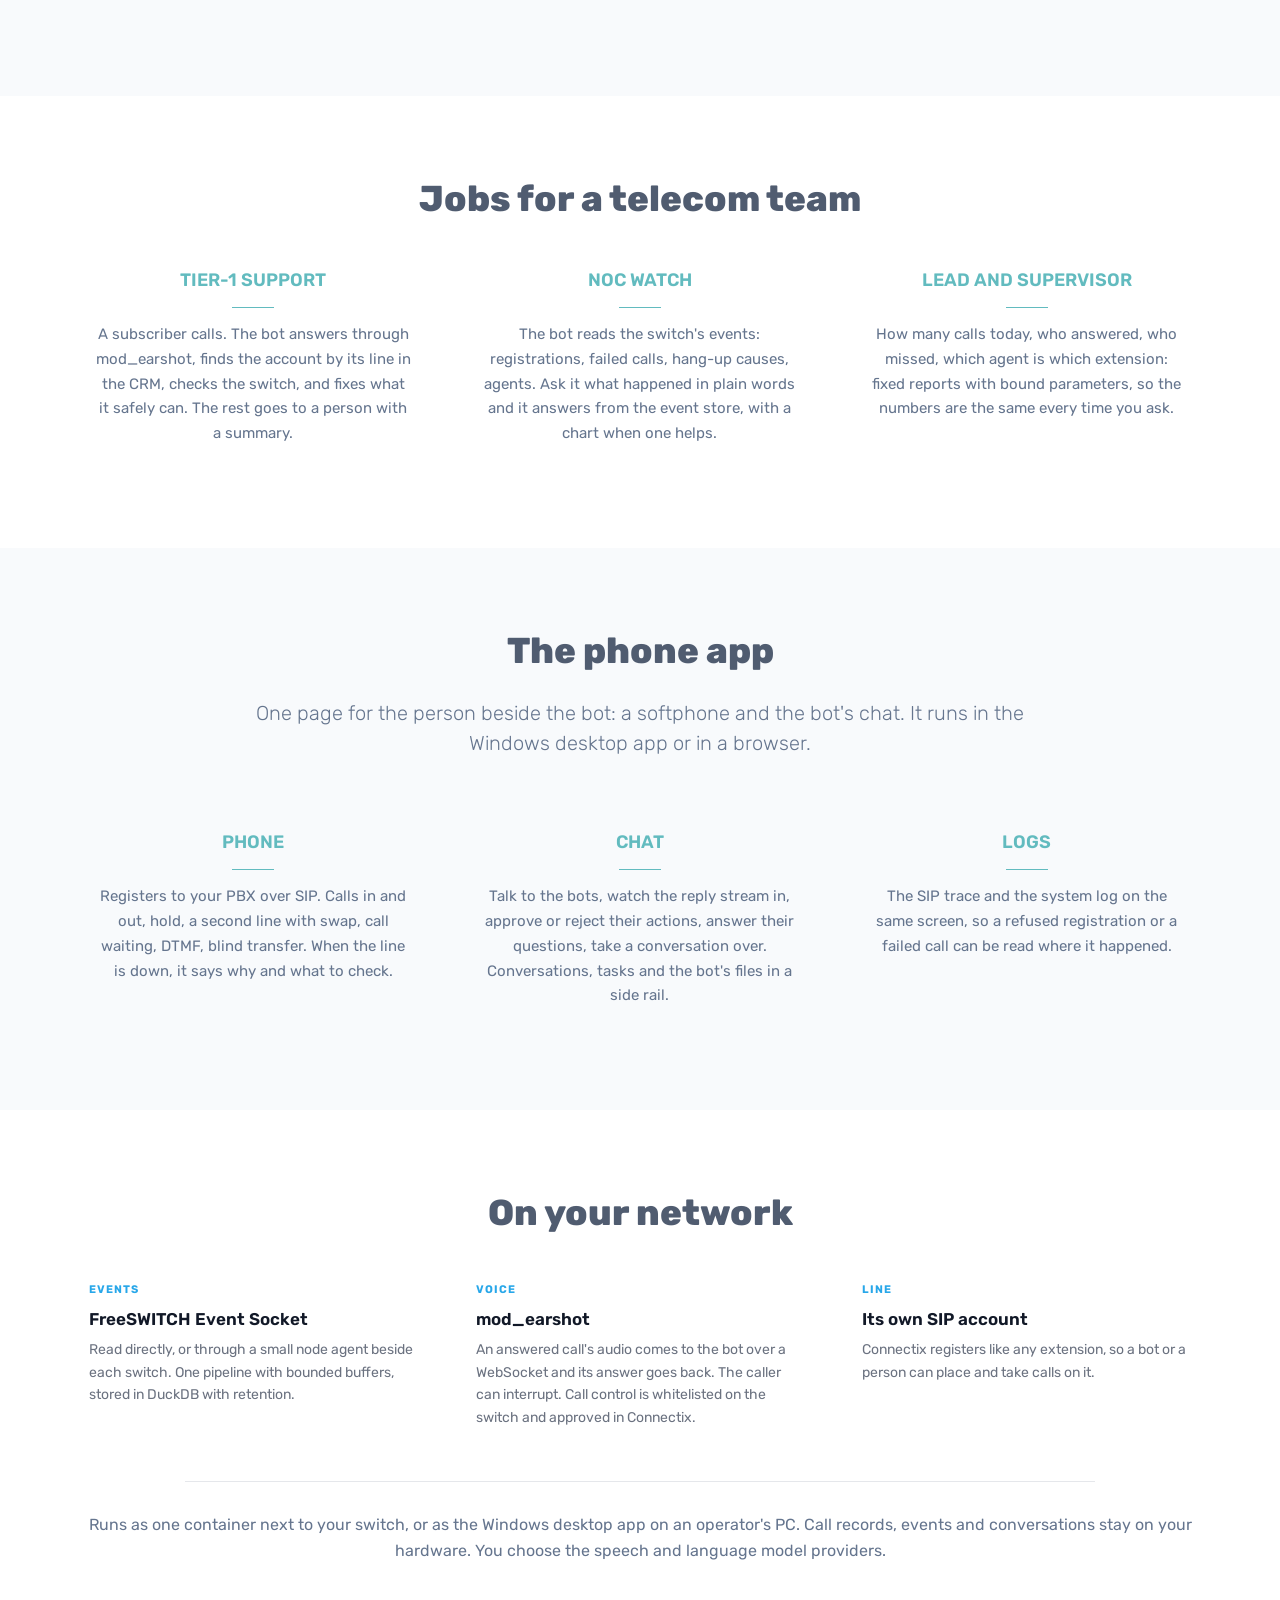
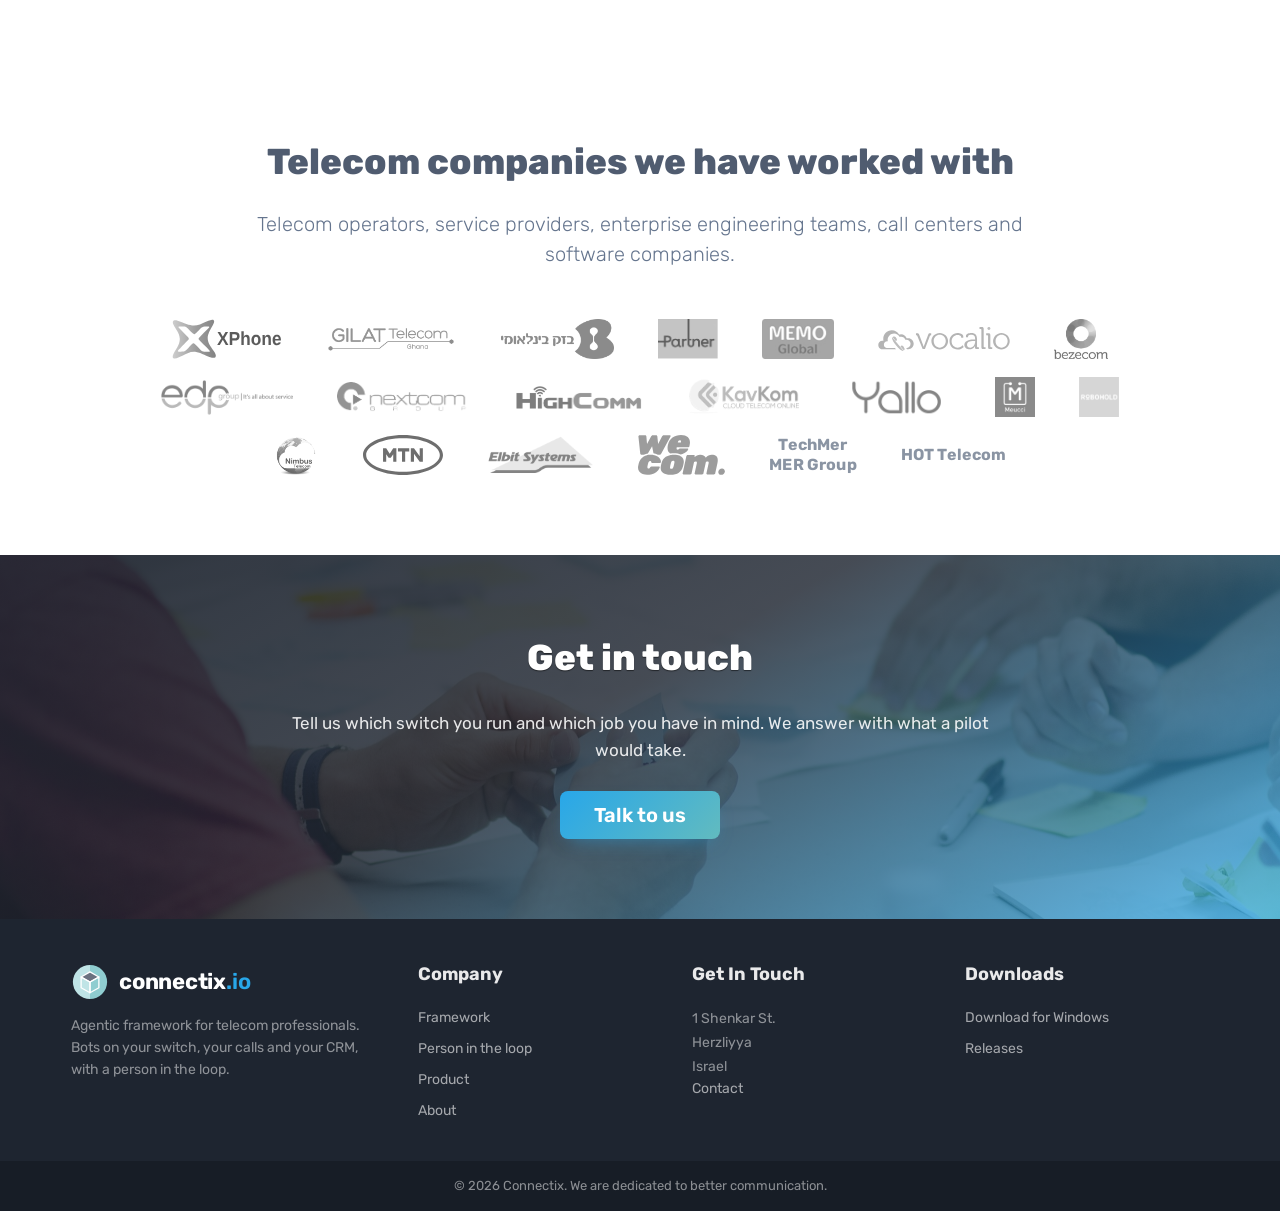
==== commit 6a3ace17: "Polish: headline first, even logo band, one-line Get in touch, consistent jobs The headline is large" ====
--- a/index.html
+++ b/index.html
@@ -159,24 +159,24 @@
       <h2 class="title">Telecom companies we have worked with</h2>
       <p class="intro">Telecom operators, service providers, enterprise engineering teams, call centers and software companies.</p>
       <div class="row">
-        <img src="assets/images/logos/xphone.svg" height="54" width="147" alt="Xphone">
-        <img src="assets/images/logos/gilat-telecom-ghana.png" height="66" width="134" alt="Gilat Telecom Ghana" style="object-fit:contain">
-        <img src="assets/images/logos/bezeq-international.png" height="50" width="120" alt="Bezeq International" style="object-fit:contain">
-        <img src="assets/images/logos/partner.png" height="61" width="95" alt="Partner" style="object-fit:contain">
-        <img src="assets/images/logos/memo-global.png" height="50" width="90" alt="Memo Global">
-        <img src="assets/images/logos/vocalio.svg" height="66" width="134" alt="Vocalio">
-        <img src="assets/images/logos/bezecom.png" height="50" width="80" alt="Bezecom" style="object-fit:contain">
-        <img src="assets/images/logos/edp.png" height="66" width="134" alt="EDP" style="object-fit:contain">
-        <img src="assets/images/logos/nextcom.png" height="51" width="85" alt="Nextcom" style="object-fit:contain">
-        <img src="assets/images/logos/highcomm.png" height="50" width="120" alt="HighComm" style="object-fit:contain">
-        <img src="assets/images/logos/kavkom.png" height="50" width="120" alt="Kavkom" style="object-fit:contain">
-        <img src="assets/images/logos/yallo.png" height="50" width="100" alt="Yallo" style="object-fit:contain">
-        <img src="assets/images/logos/meucci.png" height="61" width="61" alt="Meucci">
-        <img src="assets/images/logos/robohold.png" height="61" width="61" alt="Robohold">
-        <img src="assets/images/logos/nimbus.png" height="60" width="60" alt="Nimbus" style="object-fit:contain">
-        <img src="assets/images/logos/mtn-ghana.svg" height="54" width="96" alt="MTN Ghana">
-        <img src="assets/images/logos/elbit-systems.png" height="54" width="145" alt="Elbit Systems" style="object-fit:contain">
-        <img src="assets/images/logos/wecom.svg" height="54" width="130" alt="wecom">
+        <img src="assets/images/logos/xphone.svg" alt="Xphone">
+        <img src="assets/images/logos/gilat-telecom-ghana.png" alt="Gilat Telecom Ghana">
+        <img src="assets/images/logos/bezeq-international.png" alt="Bezeq International">
+        <img src="assets/images/logos/partner.png" alt="Partner">
+        <img src="assets/images/logos/memo-global.png" alt="Memo Global">
+        <img src="assets/images/logos/vocalio.svg" alt="Vocalio">
+        <img src="assets/images/logos/bezecom.png" alt="Bezecom">
+        <img src="assets/images/logos/edp.png" alt="EDP">
+        <img src="assets/images/logos/nextcom.png" alt="Nextcom">
+        <img src="assets/images/logos/highcomm.png" alt="HighComm">
+        <img src="assets/images/logos/kavkom.png" alt="Kavkom">
+        <img src="assets/images/logos/yallo.png" alt="Yallo">
+        <img src="assets/images/logos/meucci.png" alt="Meucci">
+        <img src="assets/images/logos/robohold.png" alt="Robohold">
+        <img src="assets/images/logos/nimbus.png" alt="Nimbus">
+        <img src="assets/images/logos/mtn-ghana.svg" alt="MTN Ghana">
+        <img src="assets/images/logos/elbit-systems.png" alt="Elbit Systems">
+        <img src="assets/images/logos/wecom.svg" alt="wecom">
         <span class="wordmark long" aria-label="TechMer and MER Group">TechMer<br>MER Group</span>
         <span class="wordmark" aria-label="HOT Telecom">HOT Telecom</span>
       </div>
@@ -187,14 +187,7 @@
   <section id="contact" class="cta">
     <div class="container">
       <h2 class="title">Get in touch</h2>
-      <p class="contact-info">
-        <span class="intro">Tell us which switch you run and which job you have in mind</span>
-        <span class="info"><a href="contact.html">Talk to us</a></span>
-      </p>
-      <p class="contact-info">
-        <span class="intro">You can also email us</span>
-        <span class="info"><a href="contact.html">Our address is on the contact page</a></span>
-      </p>
+      <p>Tell us which switch you run and which job you have in mind. We answer with what a pilot would take.</p>
       <a href="contact.html" class="btn btn-cta btn-lg">Talk to us</a>
     </div>
   </section>
@@ -237,7 +230,7 @@
     </div>
   </div>
   <div class="bottom">
-    <div class="container">&copy; 2026 Connectix &mdash; dedicated to communicating better</div>
+    <div class="container">&copy; 2026 Connectix. We are dedicated to better communication.</div>
   </div>
 </footer>
 
--- a/assets/css/site.css
+++ b/assets/css/site.css
@@ -492,3 +492,15 @@
 .cta .contact-info a { color: var(--light-blue); }
 .btn-secondary { background: var(--navy); }
 .hero .tagline { color: var(--light-blue); font-size: 19px; font-weight: 500; margin: 0 0 14px; }
+
+/* Polish: one size for every logo, so no mark shouts over the others. */
+.logos img { height: 40px; max-width: 132px; object-fit: contain; }
+.logos .wordmark, .logos .wordmark.long { font-size: 16px; color: #8a94a3; }
+@media (max-width: 767px) { .logos img { height: 30px; max-width: 104px; } .logos .wordmark { font-size: 14px; } }
+
+/* Polish: the headline is the message; the brand word sits above it, smaller. */
+.hero .brand-word { font-size: 44px; margin-bottom: 10px; }
+.hero h1 { font-size: 34px; line-height: 1.2; max-width: 820px; margin: 0 auto 12px; }
+@media (max-width: 767px) { .hero .brand-word { font-size: 34px; } .hero h1 { font-size: 26px; } }
+.cta p { color: rgba(255, 255, 255, .88); }
+@media (max-width: 520px) { .hero .actions .btn { width: 100%; max-width: 320px; text-align: center; } }
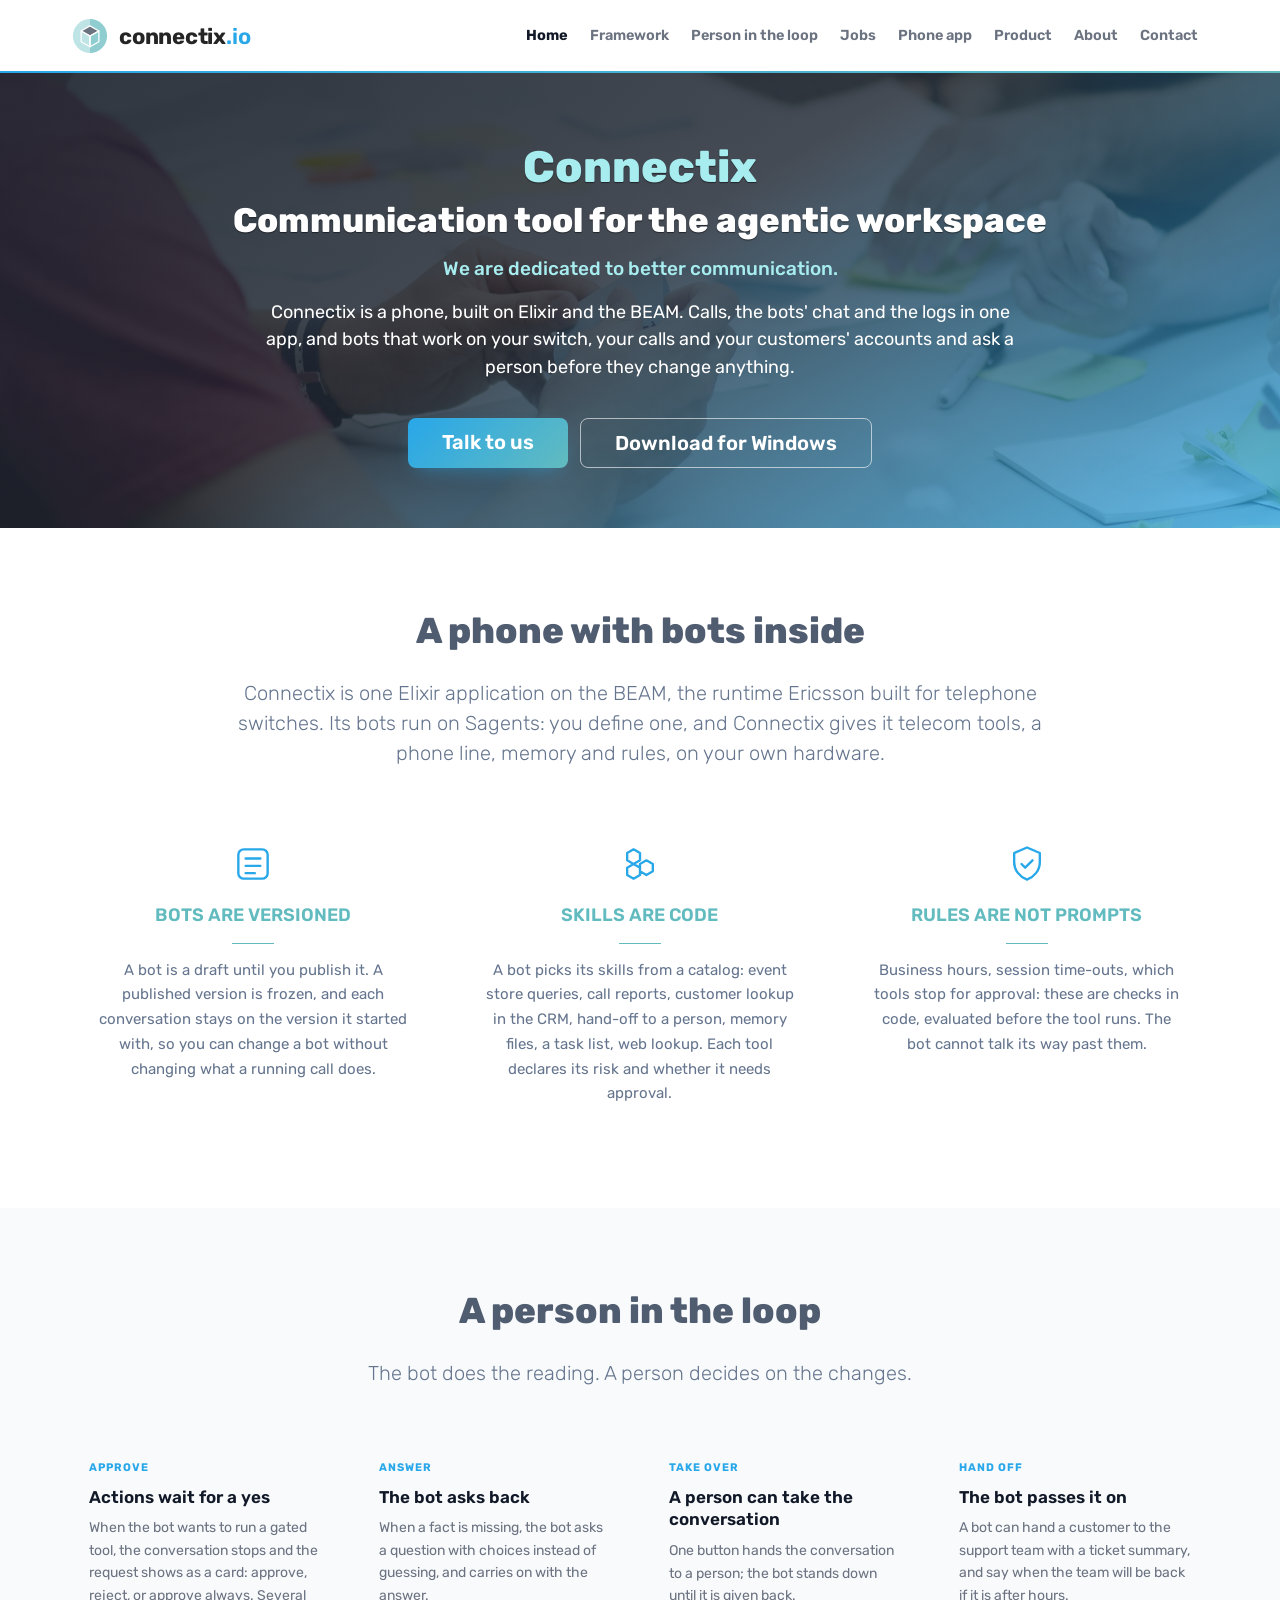
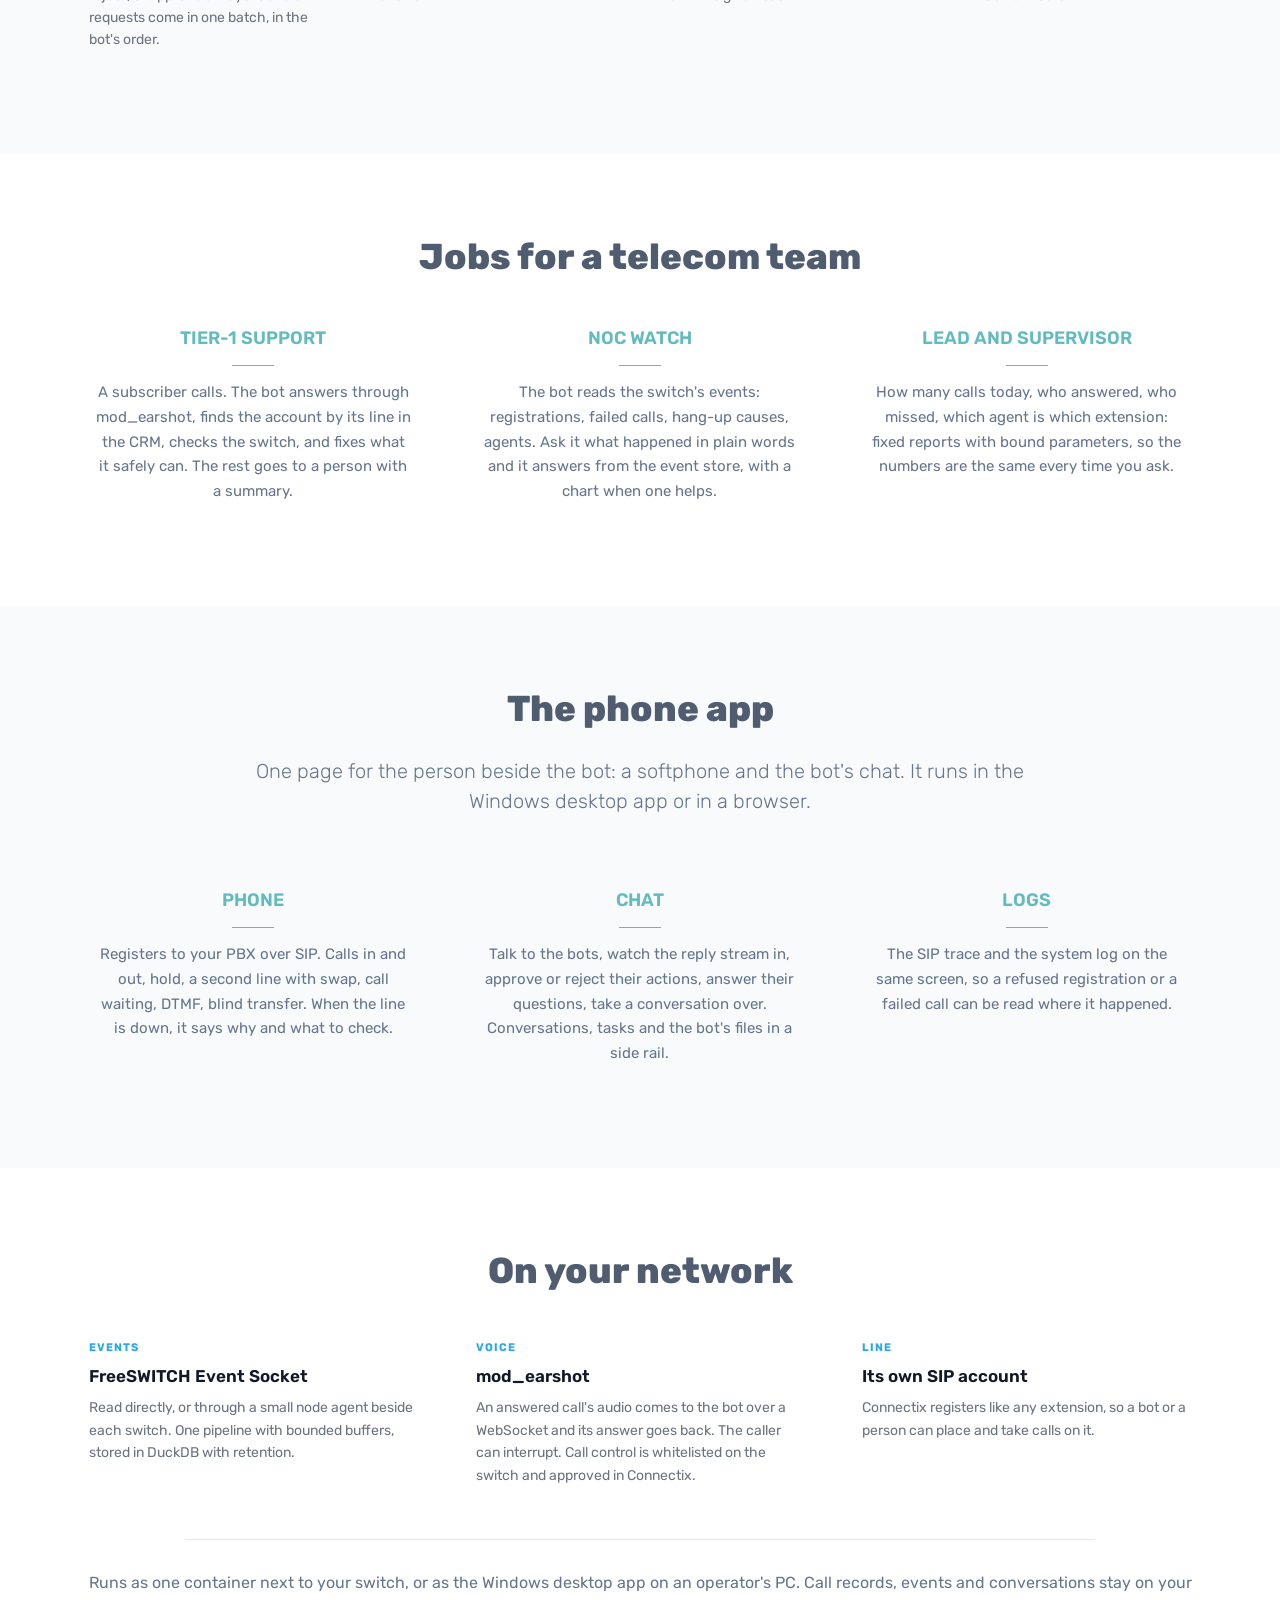
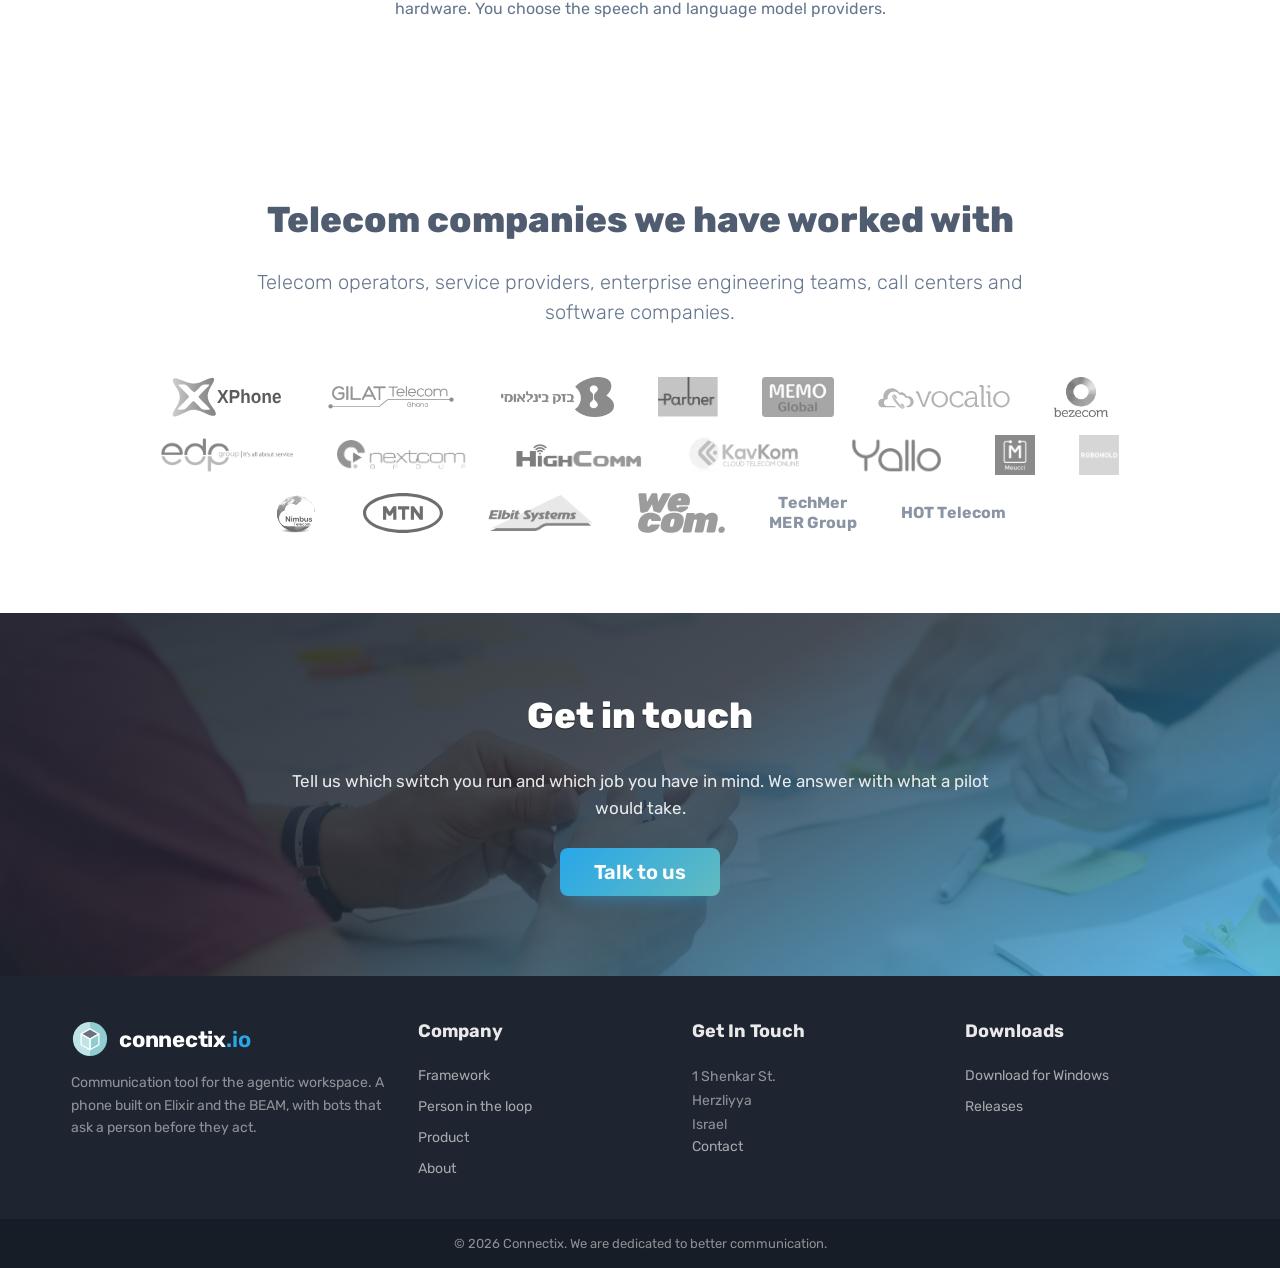
==== commit fd3e41ca: "The message: a communication tool for the agentic workspace, a phone built on Elixir and the BEAM Co" ====
--- a/index.html
+++ b/index.html
@@ -3,8 +3,8 @@
 <head>
   <meta charset="utf-8">
   <meta name="viewport" content="width=device-width, initial-scale=1.0">
-  <title>Connectix: agentic framework for telecom professionals</title>
-  <meta name="description" content="Connectix: an agentic framework for telecom professionals. Bots on your switch, your calls and your CRM, with a person approving every change.">
+  <title>Connectix: communication tool for the agentic workspace</title>
+  <meta name="description" content="Connectix is a phone for the agentic workspace, built on Elixir and the BEAM: calls, the bots' chat and the logs in one app, with a person approving every change.">
   <meta name="author" content="Connectix">
   <link rel="icon" href="favicon.ico" sizes="32x32">
   <link rel="icon" type="image/svg+xml" href="favicon.svg">
@@ -44,9 +44,9 @@
   <section id="home-promo" class="hero">
     <div class="container">
       <span class="brand-word">Connectix</span>
-      <h1>Agentic framework for telecom professionals</h1>
+      <h1>Communication tool for the agentic workspace</h1>
       <p class="tagline">We are dedicated to better communication.</p>
-      <p class="lead">Bots that work on your switch, your calls and your customers' accounts, and ask a person before they change anything.</p>
+      <p class="lead">Connectix is a phone, built on Elixir and the BEAM. Calls, the bots' chat and the logs in one app, and bots that work on your switch, your calls and your customers' accounts and ask a person before they change anything.</p>
       <div class="actions center">
         <a href="contact.html" class="btn btn-cta btn-lg">Talk to us</a>
         <a href="https://github.com/connectix-io/releases/releases/latest" class="btn btn-ghost btn-lg">Download for Windows</a>
@@ -56,8 +56,8 @@
 
   <section id="framework" class="section">
     <div class="container">
-      <h2 class="title">A framework, not a chatbot</h2>
-      <p class="intro">Connectix is one Elixir application built on Sagents. You define a bot; Connectix gives it telecom tools, a phone line, memory and rules, and runs it where your network is.</p>
+      <h2 class="title">A phone with bots inside</h2>
+      <p class="intro">Connectix is one Elixir application on the BEAM, the runtime Ericsson built for telephone switches. Its bots run on Sagents: you define one, and Connectix gives it telecom tools, a phone line, memory and rules, on your own hardware.</p>
       <div class="grid grid-3">
         <div class="item">
           <div class="icon" aria-hidden="true"><svg viewBox="0 0 24 24"><rect x="4" y="4" width="16" height="16" rx="3"/><path d="M8 9h8M8 13h8M8 17h5"/></svg></div>
@@ -199,7 +199,7 @@
     <div>
       <a class="brand" href="index.html" aria-label="Connectix home"><img src="assets/images/connectix-mark.svg" alt="" width="38" height="38"><span class="wm">connectix<span class="tld">.io</span></span>
       </a>
-      <p class="blurb">Agentic framework for telecom professionals. Bots on your switch, your calls and your CRM, with a person in the loop.</p>
+      <p class="blurb">Communication tool for the agentic workspace. A phone built on Elixir and the BEAM, with bots that ask a person before they act.</p>
     </div>
     <div>
       <h3>Company</h3>
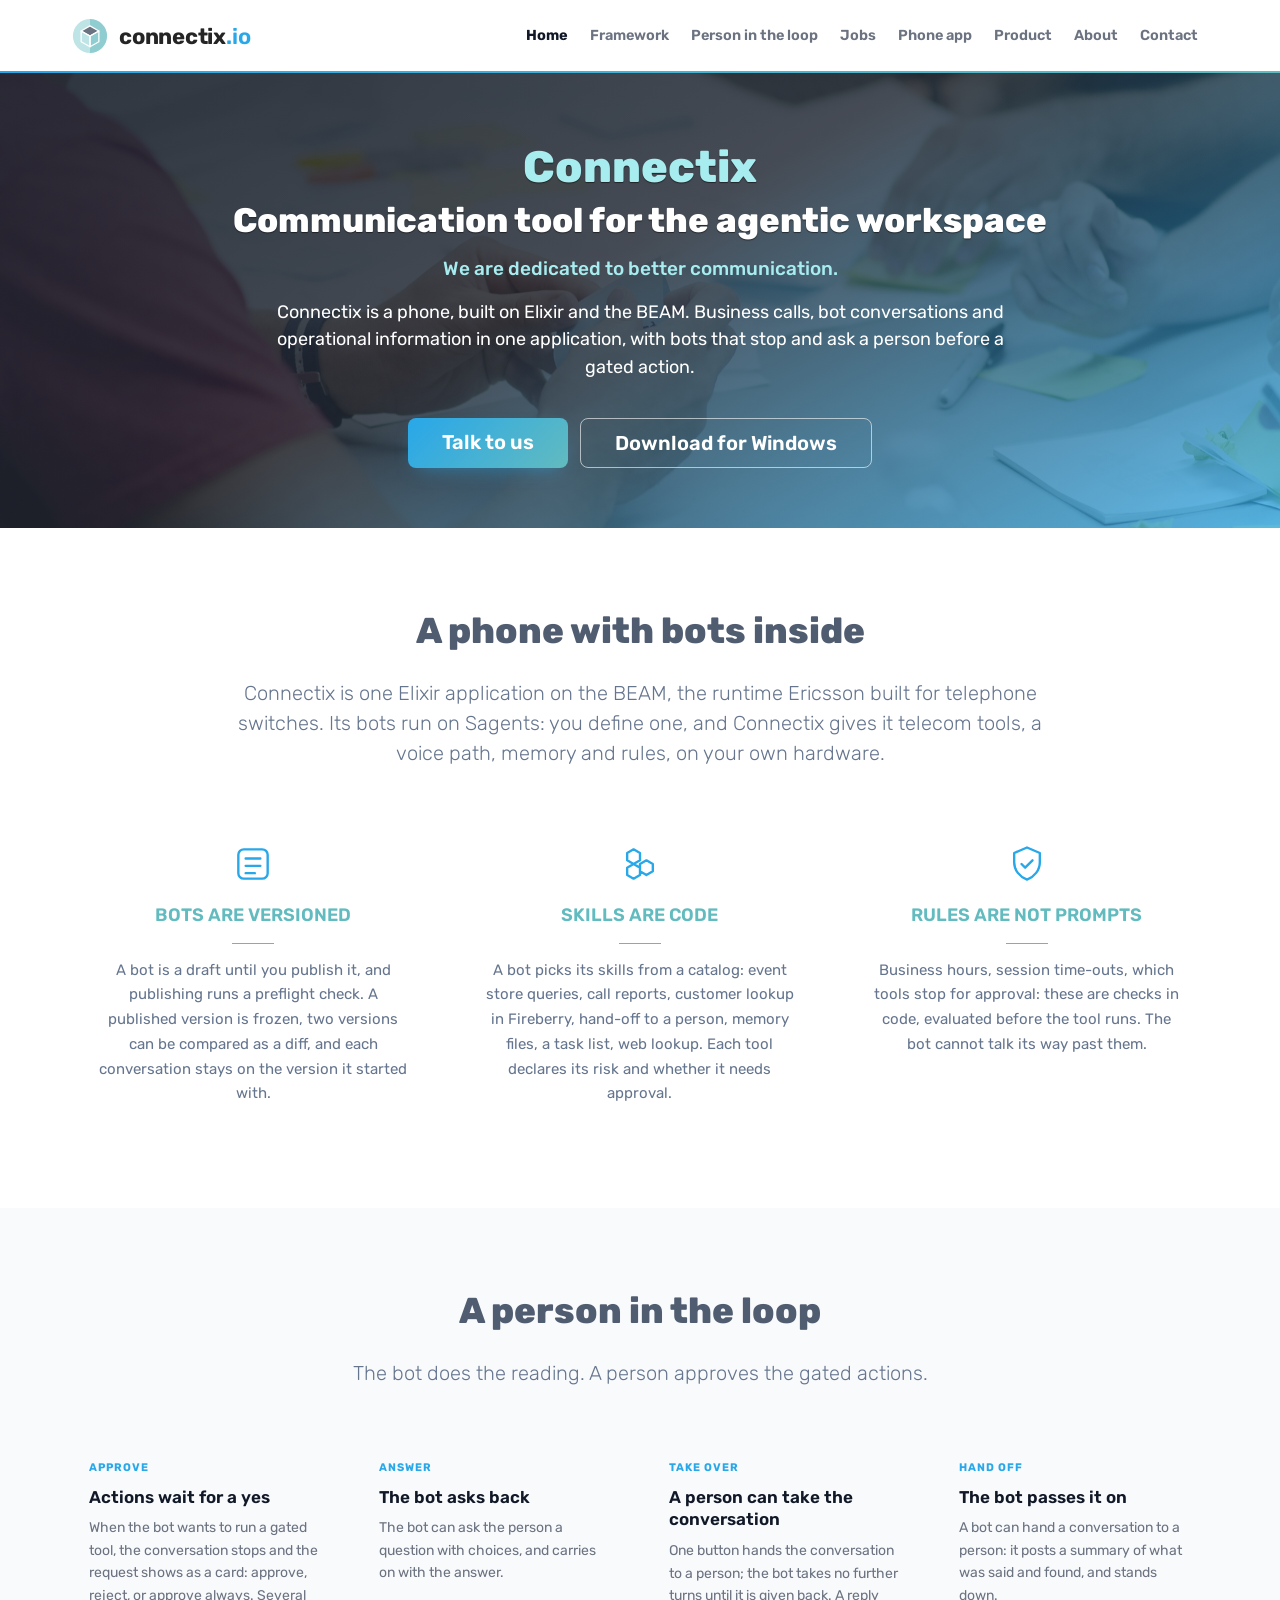
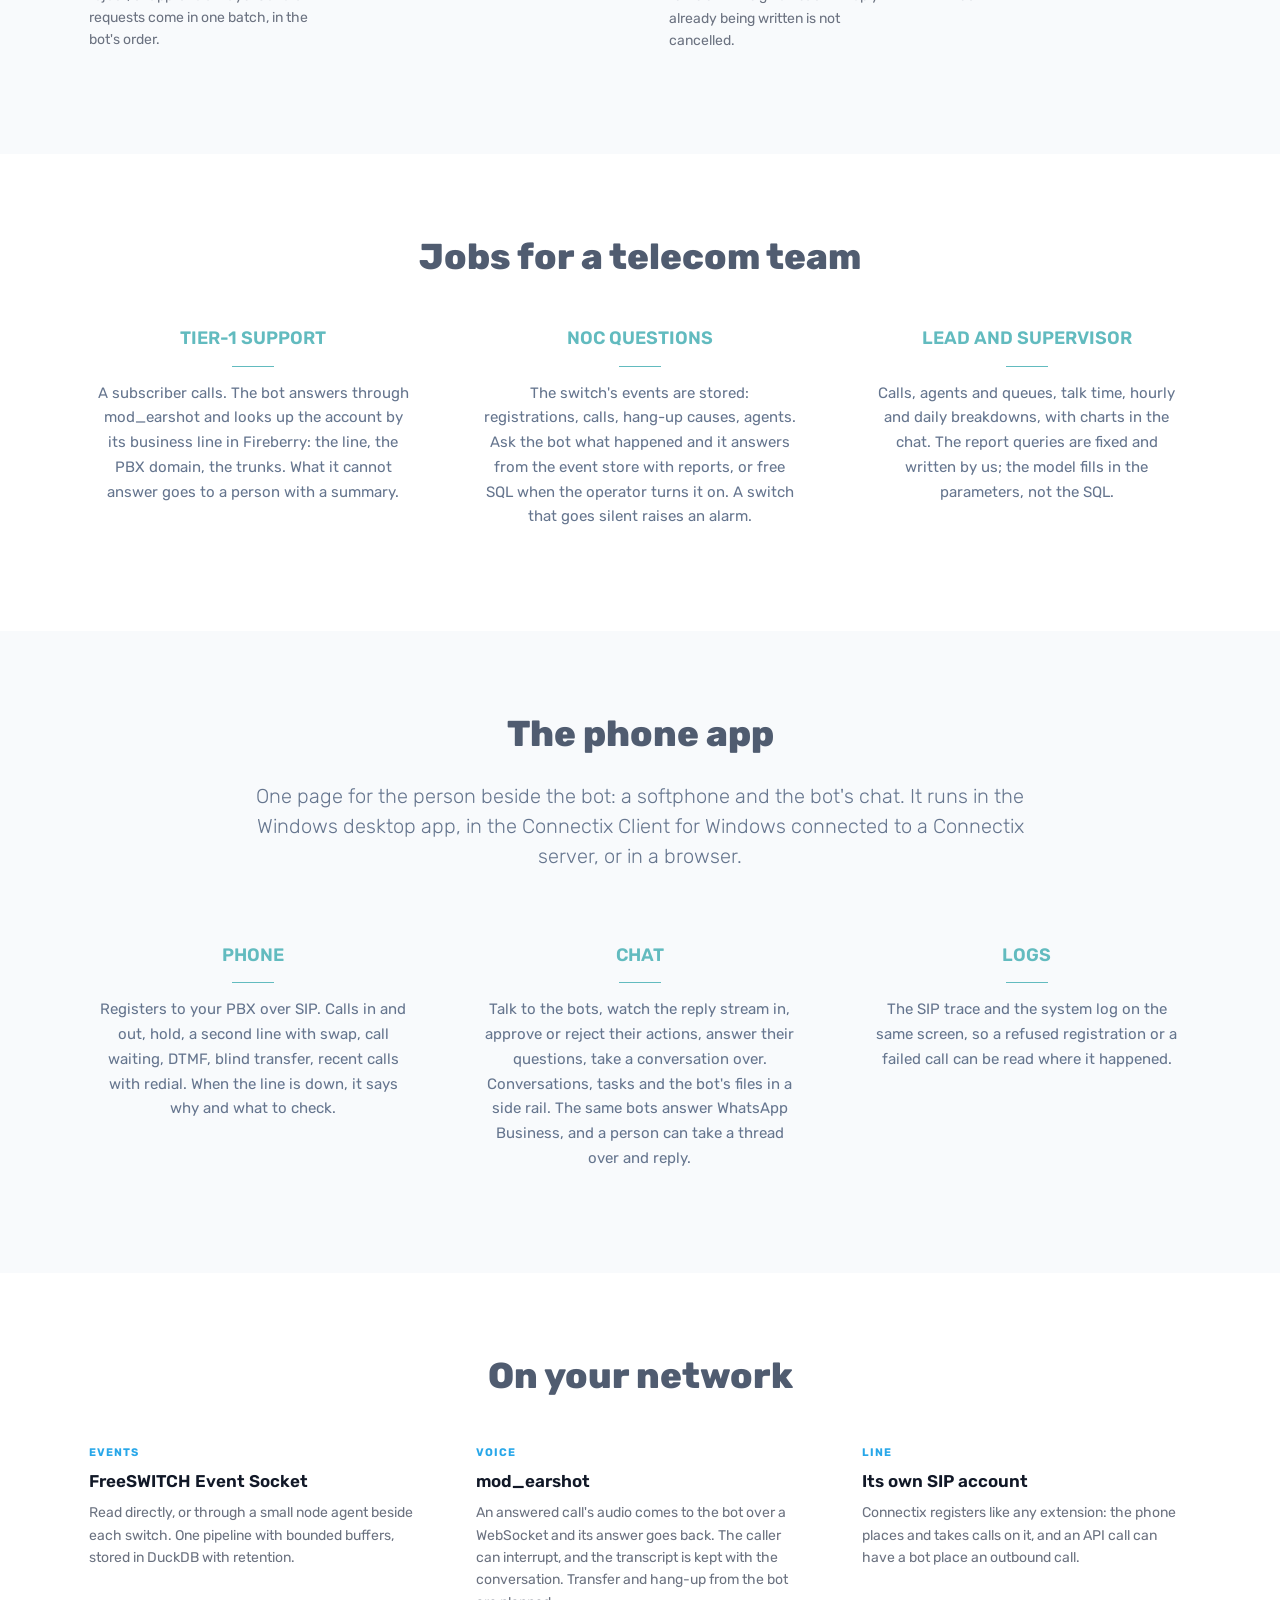
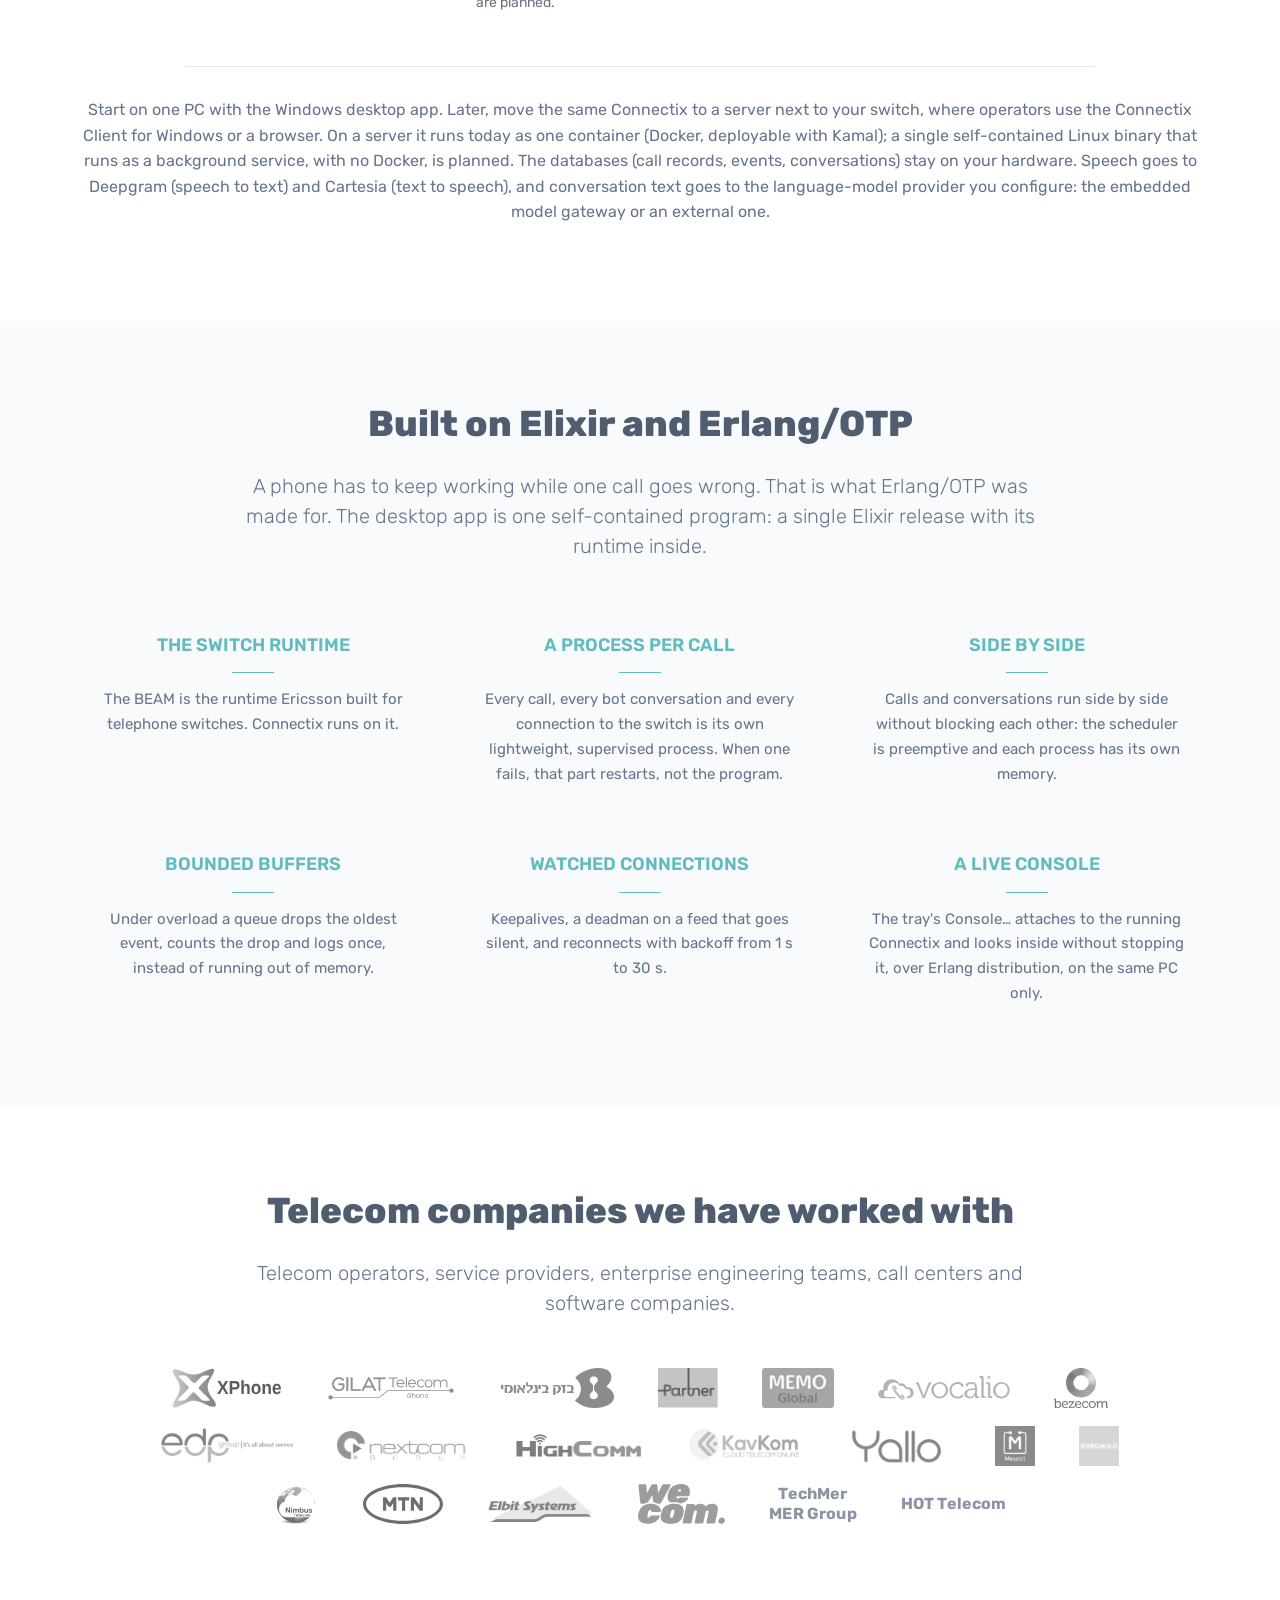
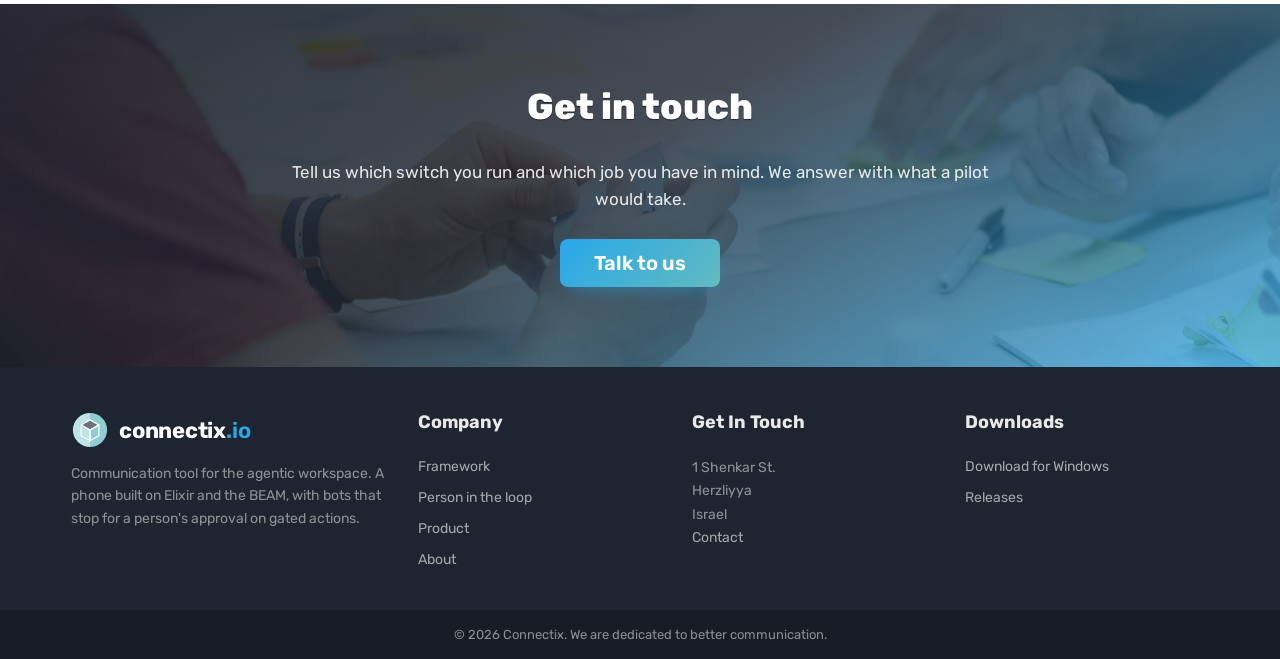
==== commit dbe085f7: "Site copy true to the code: Earshot call control planned, Fireberry lookup, reports job, WhatsApp, d" ====
--- a/index.html
+++ b/index.html
@@ -4,7 +4,7 @@
   <meta charset="utf-8">
   <meta name="viewport" content="width=device-width, initial-scale=1.0">
   <title>Connectix: communication tool for the agentic workspace</title>
-  <meta name="description" content="Connectix is a phone for the agentic workspace, built on Elixir and the BEAM: calls, the bots' chat and the logs in one app, with a person approving every change.">
+  <meta name="description" content="Connectix is a communication tool for the agentic workspace: a phone built on Elixir and the BEAM that brings business calls, bot conversations and operational information into one application.">
   <meta name="author" content="Connectix">
   <link rel="icon" href="favicon.ico" sizes="32x32">
   <link rel="icon" type="image/svg+xml" href="favicon.svg">
@@ -46,10 +46,10 @@
       <span class="brand-word">Connectix</span>
       <h1>Communication tool for the agentic workspace</h1>
       <p class="tagline">We are dedicated to better communication.</p>
-      <p class="lead">Connectix is a phone, built on Elixir and the BEAM. Calls, the bots' chat and the logs in one app, and bots that work on your switch, your calls and your customers' accounts and ask a person before they change anything.</p>
+      <p class="lead">Connectix is a phone, built on Elixir and the BEAM. Business calls, bot conversations and operational information in one application, with bots that stop and ask a person before a gated action.</p>
       <div class="actions center">
         <a href="contact.html" class="btn btn-cta btn-lg">Talk to us</a>
-        <a href="https://github.com/connectix-io/releases/releases/latest" class="btn btn-ghost btn-lg">Download for Windows</a>
+        <a href="https://github.com/connectix-io/releases/releases/download/v0.1.17/Connectix_0.1.17_x64-setup.exe" class="btn btn-ghost btn-lg" download>Download for Windows</a>
       </div>
     </div>
   </section>
@@ -57,19 +57,19 @@
   <section id="framework" class="section">
     <div class="container">
       <h2 class="title">A phone with bots inside</h2>
-      <p class="intro">Connectix is one Elixir application on the BEAM, the runtime Ericsson built for telephone switches. Its bots run on Sagents: you define one, and Connectix gives it telecom tools, a phone line, memory and rules, on your own hardware.</p>
+      <p class="intro">Connectix is one Elixir application on the BEAM, the runtime Ericsson built for telephone switches. Its bots run on Sagents: you define one, and Connectix gives it telecom tools, a voice path, memory and rules, on your own hardware.</p>
       <div class="grid grid-3">
         <div class="item">
           <div class="icon" aria-hidden="true"><svg viewBox="0 0 24 24"><rect x="4" y="4" width="16" height="16" rx="3"/><path d="M8 9h8M8 13h8M8 17h5"/></svg></div>
           <h3 class="upper">Bots are versioned</h3>
           <hr>
-          <p>A bot is a draft until you publish it. A published version is frozen, and each conversation stays on the version it started with, so you can change a bot without changing what a running call does.</p>
+          <p>A bot is a draft until you publish it, and publishing runs a preflight check. A published version is frozen, two versions can be compared as a diff, and each conversation stays on the version it started with.</p>
         </div>
         <div class="item">
           <div class="icon" aria-hidden="true"><svg viewBox="0 0 24 24"><path d="M8.5 4 12 6v4l-3.5 2L5 10V6l3.5-2zM15.5 10 19 12v4l-3.5 2L12 16v-4l3.5-2zM8.5 12 12 14v4l-3.5 2L5 18v-4l3.5-2z"/></svg></div>
           <h3 class="upper">Skills are code</h3>
           <hr>
-          <p>A bot picks its skills from a catalog: event store queries, call reports, customer lookup in the CRM, hand-off to a person, memory files, a task list, web lookup. Each tool declares its risk and whether it needs approval.</p>
+          <p>A bot picks its skills from a catalog: event store queries, call reports, customer lookup in Fireberry, hand-off to a person, memory files, a task list, web lookup. Each tool declares its risk and whether it needs approval.</p>
         </div>
         <div class="item">
           <div class="icon" aria-hidden="true"><svg viewBox="0 0 24 24"><path d="M12 3 5 6v5c0 4.4 3 8 7 9.5 4-1.5 7-5.1 7-9.5V6l-7-3z"/><path d="m9 12 2 2 4-4"/></svg></div>
@@ -84,12 +84,12 @@
   <section id="loop" class="section section-soft">
     <div class="container">
       <h2 class="title">A person in the loop</h2>
-      <p class="intro">The bot does the reading. A person decides on the changes.</p>
+      <p class="intro">The bot does the reading. A person approves the gated actions.</p>
       <div class="grid grid-4">
         <div class="flow-card"><div class="flow-label">Approve</div><h4>Actions wait for a yes</h4><p>When the bot wants to run a gated tool, the conversation stops and the request shows as a card: approve, reject, or approve always. Several requests come in one batch, in the bot's order.</p></div>
-        <div class="flow-card"><div class="flow-label">Answer</div><h4>The bot asks back</h4><p>When a fact is missing, the bot asks a question with choices instead of guessing, and carries on with the answer.</p></div>
-        <div class="flow-card"><div class="flow-label">Take over</div><h4>A person can take the conversation</h4><p>One button hands the conversation to a person; the bot stands down until it is given back.</p></div>
-        <div class="flow-card"><div class="flow-label">Hand off</div><h4>The bot passes it on</h4><p>A bot can hand a customer to the support team with a ticket summary, and say when the team will be back if it is after hours.</p></div>
+        <div class="flow-card"><div class="flow-label">Answer</div><h4>The bot asks back</h4><p>The bot can ask the person a question with choices, and carries on with the answer.</p></div>
+        <div class="flow-card"><div class="flow-label">Take over</div><h4>A person can take the conversation</h4><p>One button hands the conversation to a person; the bot takes no further turns until it is given back. A reply already being written is not cancelled.</p></div>
+        <div class="flow-card"><div class="flow-label">Hand off</div><h4>The bot passes it on</h4><p>A bot can hand a conversation to a person: it posts a summary of what was said and found, and stands down.</p></div>
       </div>
     </div>
   </section>
@@ -101,17 +101,17 @@
         <div class="item">
           <h3 class="upper">Tier-1 support</h3>
           <hr>
-          <p>A subscriber calls. The bot answers through mod_earshot, finds the account by its line in the CRM, checks the switch, and fixes what it safely can. The rest goes to a person with a summary.</p>
-        </div>
-        <div class="item">
-          <h3 class="upper">NOC watch</h3>
-          <hr>
-          <p>The bot reads the switch's events: registrations, failed calls, hang-up causes, agents. Ask it what happened in plain words and it answers from the event store, with a chart when one helps.</p>
+          <p>A subscriber calls. The bot answers through mod_earshot and looks up the account by its business line in Fireberry: the line, the PBX domain, the trunks. What it cannot answer goes to a person with a summary.</p>
+        </div>
+        <div class="item">
+          <h3 class="upper">NOC questions</h3>
+          <hr>
+          <p>The switch's events are stored: registrations, calls, hang-up causes, agents. Ask the bot what happened and it answers from the event store with reports, or free SQL when the operator turns it on. A switch that goes silent raises an alarm.</p>
         </div>
         <div class="item">
           <h3 class="upper">Lead and supervisor</h3>
           <hr>
-          <p>How many calls today, who answered, who missed, which agent is which extension: fixed reports with bound parameters, so the numbers are the same every time you ask.</p>
+          <p>Calls, agents and queues, talk time, hourly and daily breakdowns, with charts in the chat. The report queries are fixed and written by us; the model fills in the parameters, not the SQL.</p>
         </div>
       </div>
     </div>
@@ -120,17 +120,17 @@
   <section id="app" class="section section-soft">
     <div class="container">
       <h2 class="title">The phone app</h2>
-      <p class="intro">One page for the person beside the bot: a softphone and the bot's chat. It runs in the Windows desktop app or in a browser.</p>
+      <p class="intro">One page for the person beside the bot: a softphone and the bot's chat. It runs in the Windows desktop app, in the Connectix Client for Windows connected to a Connectix server, or in a browser.</p>
       <div class="grid grid-3">
         <div class="item">
           <h3 class="upper">Phone</h3>
           <hr>
-          <p>Registers to your PBX over SIP. Calls in and out, hold, a second line with swap, call waiting, DTMF, blind transfer. When the line is down, it says why and what to check.</p>
+          <p>Registers to your PBX over SIP. Calls in and out, hold, a second line with swap, call waiting, DTMF, blind transfer, recent calls with redial. When the line is down, it says why and what to check.</p>
         </div>
         <div class="item">
           <h3 class="upper">Chat</h3>
           <hr>
-          <p>Talk to the bots, watch the reply stream in, approve or reject their actions, answer their questions, take a conversation over. Conversations, tasks and the bot's files in a side rail.</p>
+          <p>Talk to the bots, watch the reply stream in, approve or reject their actions, answer their questions, take a conversation over. Conversations, tasks and the bot's files in a side rail. The same bots answer WhatsApp Business, and a person can take a thread over and reply.</p>
         </div>
         <div class="item">
           <h3 class="upper">Logs</h3>
@@ -146,11 +146,50 @@
       <h2 class="title">On your network</h2>
       <div class="grid grid-3">
         <div class="flow-card"><div class="flow-label">Events</div><h4>FreeSWITCH Event Socket</h4><p>Read directly, or through a small node agent beside each switch. One pipeline with bounded buffers, stored in DuckDB with retention.</p></div>
-        <div class="flow-card"><div class="flow-label">Voice</div><h4>mod_earshot</h4><p>An answered call's audio comes to the bot over a WebSocket and its answer goes back. The caller can interrupt. Call control is whitelisted on the switch and approved in Connectix.</p></div>
-        <div class="flow-card"><div class="flow-label">Line</div><h4>Its own SIP account</h4><p>Connectix registers like any extension, so a bot or a person can place and take calls on it.</p></div>
+        <div class="flow-card"><div class="flow-label">Voice</div><h4>mod_earshot</h4><p>An answered call's audio comes to the bot over a WebSocket and its answer goes back. The caller can interrupt, and the transcript is kept with the conversation. Transfer and hang-up from the bot are planned.</p></div>
+        <div class="flow-card"><div class="flow-label">Line</div><h4>Its own SIP account</h4><p>Connectix registers like any extension: the phone places and takes calls on it, and an API call can have a bot place an outbound call.</p></div>
       </div>
       <hr class="wide-hr">
-      <p class="center">Runs as one container next to your switch, or as the Windows desktop app on an operator's PC. Call records, events and conversations stay on your hardware. You choose the speech and language model providers.</p>
+      <p class="center">Start on one PC with the Windows desktop app. Later, move the same Connectix to a server next to your switch, where operators use the Connectix Client for Windows or a browser. On a server it runs today as one container (Docker, deployable with Kamal); a single self-contained Linux binary that runs as a background service, with no Docker, is planned. The databases (call records, events, conversations) stay on your hardware. Speech goes to Deepgram (speech to text) and Cartesia (text to speech), and conversation text goes to the language-model provider you configure: the embedded model gateway or an external one.</p>
+    </div>
+  </section>
+
+  <section id="otp" class="section section-soft">
+    <div class="container">
+      <h2 class="title">Built on Elixir and Erlang/OTP</h2>
+      <p class="intro">A phone has to keep working while one call goes wrong. That is what Erlang/OTP was made for. The desktop app is one self-contained program: a single Elixir release with its runtime inside.</p>
+      <div class="grid grid-3">
+        <div class="item">
+          <h3 class="upper">The switch runtime</h3>
+          <hr>
+          <p>The BEAM is the runtime Ericsson built for telephone switches. Connectix runs on it.</p>
+        </div>
+        <div class="item">
+          <h3 class="upper">A process per call</h3>
+          <hr>
+          <p>Every call, every bot conversation and every connection to the switch is its own lightweight, supervised process. When one fails, that part restarts, not the program.</p>
+        </div>
+        <div class="item">
+          <h3 class="upper">Side by side</h3>
+          <hr>
+          <p>Calls and conversations run side by side without blocking each other: the scheduler is preemptive and each process has its own memory.</p>
+        </div>
+        <div class="item">
+          <h3 class="upper">Bounded buffers</h3>
+          <hr>
+          <p>Under overload a queue drops the oldest event, counts the drop and logs once, instead of running out of memory.</p>
+        </div>
+        <div class="item">
+          <h3 class="upper">Watched connections</h3>
+          <hr>
+          <p>Keepalives, a deadman on a feed that goes silent, and reconnects with backoff from 1 s to 30 s.</p>
+        </div>
+        <div class="item">
+          <h3 class="upper">A live console</h3>
+          <hr>
+          <p>The tray's Console&hellip; attaches to the running Connectix and looks inside without stopping it, over Erlang distribution, on the same PC only.</p>
+        </div>
+      </div>
     </div>
   </section>
 
@@ -199,7 +238,7 @@
     <div>
       <a class="brand" href="index.html" aria-label="Connectix home"><img src="assets/images/connectix-mark.svg" alt="" width="38" height="38"><span class="wm">connectix<span class="tld">.io</span></span>
       </a>
-      <p class="blurb">Communication tool for the agentic workspace. A phone built on Elixir and the BEAM, with bots that ask a person before they act.</p>
+      <p class="blurb">Communication tool for the agentic workspace. A phone built on Elixir and the BEAM, with bots that stop for a person's approval on gated actions.</p>
     </div>
     <div>
       <h3>Company</h3>
@@ -224,7 +263,7 @@
     <div>
       <h3>Downloads</h3>
       <ul>
-        <li><a href="https://github.com/connectix-io/releases">Download for Windows</a></li>
+        <li><a href="https://github.com/connectix-io/releases/releases/download/v0.1.17/Connectix_0.1.17_x64-setup.exe" download>Download for Windows</a></li>
         <li><a href="https://github.com/connectix-io/releases">Releases</a></li>
       </ul>
     </div>
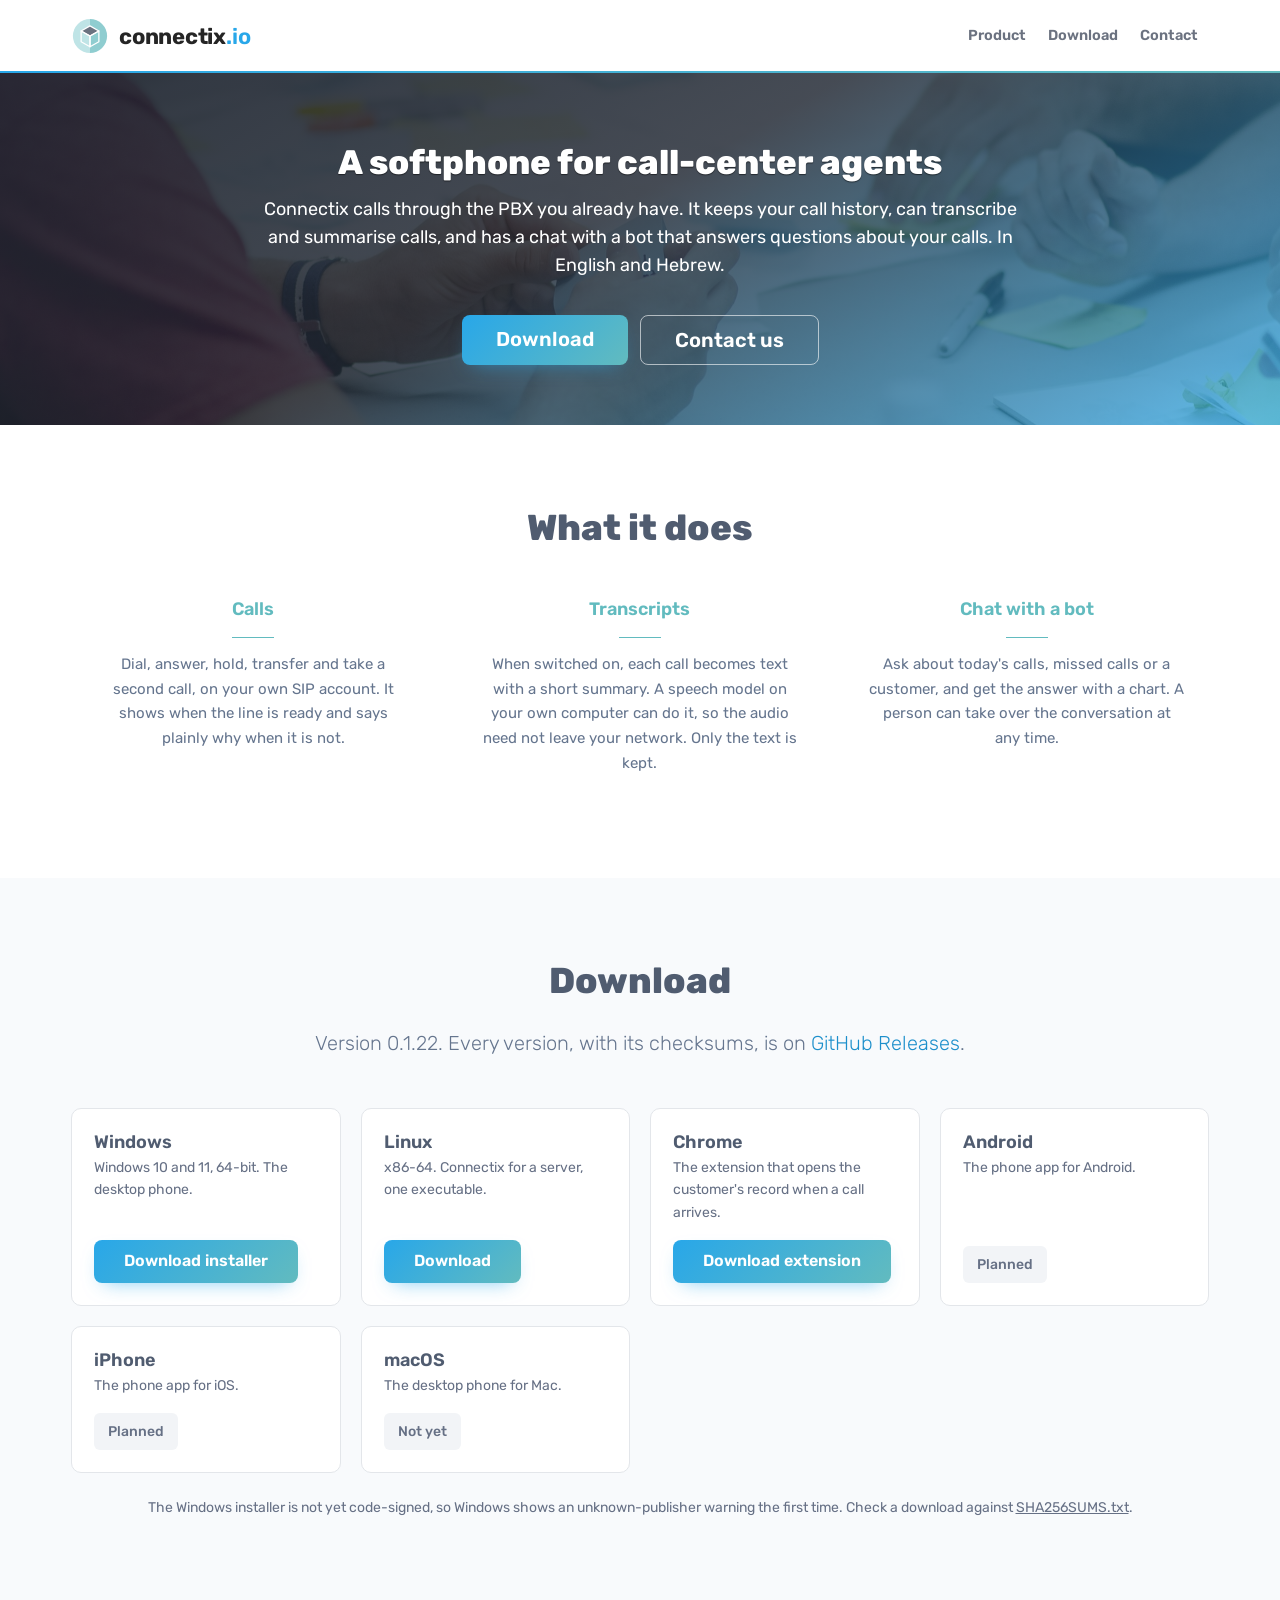
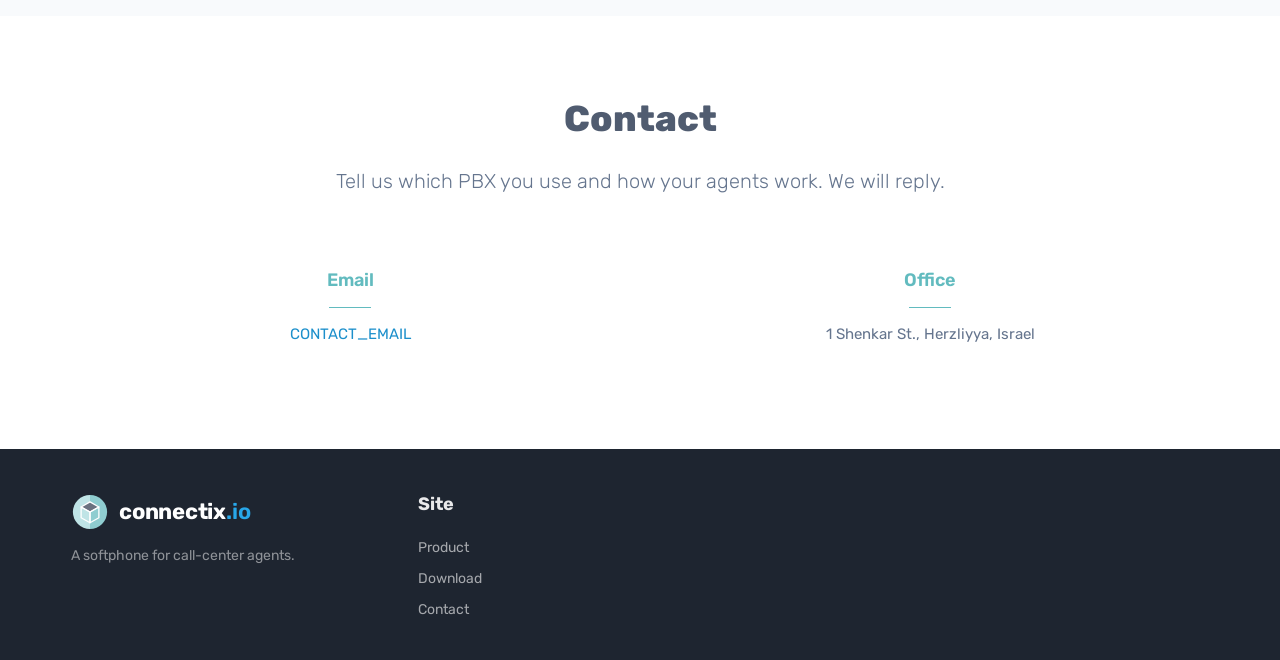
==== commit 67845f83: "One simple page: what it does, downloads for every platform, contact Windows installer, Linux execut" ====
--- a/index.html
+++ b/index.html
@@ -3,16 +3,26 @@
 <head>
   <meta charset="utf-8">
   <meta name="viewport" content="width=device-width, initial-scale=1.0">
-  <title>Connectix: communication tool for the agentic workspace</title>
-  <meta name="description" content="Connectix is a communication tool for the agentic workspace: a phone built on Elixir and the BEAM that brings business calls, bot conversations and operational information into one application.">
+  <title>Connectix: a softphone for call-center agents</title>
+  <meta name="description" content="Connectix is a desktop softphone for call-center agents. It calls through your existing PBX and adds call transcripts and a chat with a bot.">
   <meta name="author" content="Connectix">
   <link rel="icon" href="favicon.ico" sizes="32x32">
   <link rel="icon" type="image/svg+xml" href="favicon.svg">
   <link rel="apple-touch-icon" href="apple-touch-icon.png">
   <link rel="preconnect" href="https://fonts.googleapis.com">
   <link rel="preconnect" href="https://fonts.gstatic.com" crossorigin>
-  <link href="https://fonts.googleapis.com/css2?family=Rubik:wght@300;400;500;600;700;800&display=swap" rel="stylesheet">
+  <link href="https://fonts.googleapis.com/css2?family=Rubik:wght@300;400;500;600;700&display=swap" rel="stylesheet">
   <link rel="stylesheet" href="assets/css/site.css">
+  <style>
+    .downloads { display: grid; grid-template-columns: repeat(auto-fit, minmax(220px, 1fr)); gap: 20px; margin-top: 32px; }
+    .platform { display: flex; flex-direction: column; align-items: flex-start; border: 1px solid #e3e6ea; border-radius: 10px; padding: 22px; text-align: left; background: #fff; }
+    .platform > .btn, .platform > .soon { margin-top: auto; }
+    .platform h3 { margin: 0 0 4px; font-size: 18px; }
+    .platform .what { margin: 0 0 16px; color: #667085; font-size: 14px; }
+    .platform .soon { display: inline-block; padding: 8px 14px; border-radius: 6px; background: #f2f4f7; color: #667085; font-size: 14px; font-weight: 500; }
+    .small-print { margin-top: 24px; color: #667085; font-size: 14px; text-align: center; }
+    .small-print a { color: inherit; text-decoration: underline; }
+  </style>
 </head>
 <body class="home-page">
 
@@ -25,14 +35,9 @@
     </button>
     <nav class="nav" id="nav" aria-label="Main">
       <ul>
-        <li><a href="index.html" aria-current="page">Home</a></li>
-        <li><a href="index.html#framework">Framework</a></li>
-        <li><a href="index.html#loop">Person in the loop</a></li>
-        <li><a href="index.html#jobs">Jobs</a></li>
-        <li><a href="index.html#app">Phone app</a></li>
-        <li><a href="product.html">Product</a></li>
-        <li><a href="about.html">About</a></li>
-        <li><a href="contact.html">Contact</a></li>
+        <li><a href="#product">Product</a></li>
+        <li><a href="#download">Download</a></li>
+        <li><a href="#contact">Contact</a></li>
       </ul>
     </nav>
   </div>
@@ -40,194 +45,96 @@
 
 <main>
 
-  <!-- Hero: the owner's slogan -->
-  <section id="home-promo" class="hero">
+  <section class="hero">
     <div class="container">
-      <span class="brand-word">Connectix</span>
-      <h1>Communication tool for the agentic workspace</h1>
-      <p class="tagline">We are dedicated to better communication.</p>
-      <p class="lead">Connectix is a phone, built on Elixir and the BEAM. Business calls, bot conversations and operational information in one application, with bots that stop and ask a person before a gated action.</p>
+      <h1>A softphone for call-center agents</h1>
+      <p class="lead">Connectix calls through the PBX you already have. It keeps your call history, can transcribe and summarise calls, and has a chat with a bot that answers questions about your calls. In English and Hebrew.</p>
       <div class="actions center">
-        <a href="contact.html" class="btn btn-cta btn-lg">Talk to us</a>
-        <a href="https://github.com/connectix-io/releases/releases/download/v0.1.17/Connectix_0.1.17_x64-setup.exe" class="btn btn-ghost btn-lg" download>Download for Windows</a>
+        <a href="#download" class="btn btn-cta btn-lg">Download</a>
+        <a href="#contact" class="btn btn-ghost btn-lg">Contact us</a>
       </div>
     </div>
   </section>
 
-  <section id="framework" class="section">
+  <section id="product" class="section">
     <div class="container">
-      <h2 class="title">A phone with bots inside</h2>
-      <p class="intro">Connectix is one Elixir application on the BEAM, the runtime Ericsson built for telephone switches. Its bots run on Sagents: you define one, and Connectix gives it telecom tools, a voice path, memory and rules, on your own hardware.</p>
+      <h2 class="title">What it does</h2>
       <div class="grid grid-3">
         <div class="item">
-          <div class="icon" aria-hidden="true"><svg viewBox="0 0 24 24"><rect x="4" y="4" width="16" height="16" rx="3"/><path d="M8 9h8M8 13h8M8 17h5"/></svg></div>
-          <h3 class="upper">Bots are versioned</h3>
+          <h3>Calls</h3>
           <hr>
-          <p>A bot is a draft until you publish it, and publishing runs a preflight check. A published version is frozen, two versions can be compared as a diff, and each conversation stays on the version it started with.</p>
+          <p>Dial, answer, hold, transfer and take a second call, on your own SIP account. It shows when the line is ready and says plainly why when it is not.</p>
         </div>
         <div class="item">
-          <div class="icon" aria-hidden="true"><svg viewBox="0 0 24 24"><path d="M8.5 4 12 6v4l-3.5 2L5 10V6l3.5-2zM15.5 10 19 12v4l-3.5 2L12 16v-4l3.5-2zM8.5 12 12 14v4l-3.5 2L5 18v-4l3.5-2z"/></svg></div>
-          <h3 class="upper">Skills are code</h3>
+          <h3>Transcripts</h3>
           <hr>
-          <p>A bot picks its skills from a catalog: event store queries, call reports, customer lookup in Fireberry, hand-off to a person, memory files, a task list, web lookup. Each tool declares its risk and whether it needs approval.</p>
+          <p>When switched on, each call becomes text with a short summary. A speech model on your own computer can do it, so the audio need not leave your network. Only the text is kept.</p>
         </div>
         <div class="item">
-          <div class="icon" aria-hidden="true"><svg viewBox="0 0 24 24"><path d="M12 3 5 6v5c0 4.4 3 8 7 9.5 4-1.5 7-5.1 7-9.5V6l-7-3z"/><path d="m9 12 2 2 4-4"/></svg></div>
-          <h3 class="upper">Rules are not prompts</h3>
+          <h3>Chat with a bot</h3>
           <hr>
-          <p>Business hours, session time-outs, which tools stop for approval: these are checks in code, evaluated before the tool runs. The bot cannot talk its way past them.</p>
+          <p>Ask about today's calls, missed calls or a customer, and get the answer with a chart. A person can take over the conversation at any time.</p>
         </div>
       </div>
     </div>
   </section>
 
-  <section id="loop" class="section section-soft">
+  <section id="download" class="section section-soft">
     <div class="container">
-      <h2 class="title">A person in the loop</h2>
-      <p class="intro">The bot does the reading. A person approves the gated actions.</p>
-      <div class="grid grid-4">
-        <div class="flow-card"><div class="flow-label">Approve</div><h4>Actions wait for a yes</h4><p>When the bot wants to run a gated tool, the conversation stops and the request shows as a card: approve, reject, or approve always. Several requests come in one batch, in the bot's order.</p></div>
-        <div class="flow-card"><div class="flow-label">Answer</div><h4>The bot asks back</h4><p>The bot can ask the person a question with choices, and carries on with the answer.</p></div>
-        <div class="flow-card"><div class="flow-label">Take over</div><h4>A person can take the conversation</h4><p>One button hands the conversation to a person; the bot takes no further turns until it is given back. A reply already being written is not cancelled.</p></div>
-        <div class="flow-card"><div class="flow-label">Hand off</div><h4>The bot passes it on</h4><p>A bot can hand a conversation to a person: it posts a summary of what was said and found, and stands down.</p></div>
+      <h2 class="title">Download</h2>
+      <p class="intro">Version 0.1.22. Every version, with its checksums, is on <a href="https://github.com/connectix-io/releases/releases">GitHub Releases</a>.</p>
+      <div class="downloads">
+        <div class="platform">
+          <h3>Windows</h3>
+          <p class="what">Windows 10 and 11, 64-bit. The desktop phone.</p>
+          <a class="btn btn-cta" href="https://github.com/connectix-io/releases/releases/latest/download/Connectix-Setup-x64.exe" download>Download installer</a>
+        </div>
+        <div class="platform">
+          <h3>Linux</h3>
+          <p class="what">x86-64. Connectix for a server, one executable.</p>
+          <a class="btn btn-cta" href="https://github.com/connectix-io/releases/releases/latest/download/connectix-linux-x86_64" download>Download</a>
+        </div>
+        <div class="platform">
+          <h3>Chrome</h3>
+          <p class="what">The extension that opens the customer's record when a call arrives.</p>
+          <a class="btn btn-cta" href="https://github.com/connectix-io/releases/releases/latest/download/connectix-chrome-extension.zip" download>Download extension</a>
+        </div>
+        <div class="platform">
+          <h3>Android</h3>
+          <p class="what">The phone app for Android.</p>
+          <span class="soon">Planned</span>
+        </div>
+        <div class="platform">
+          <h3>iPhone</h3>
+          <p class="what">The phone app for iOS.</p>
+          <span class="soon">Planned</span>
+        </div>
+        <div class="platform">
+          <h3>macOS</h3>
+          <p class="what">The desktop phone for Mac.</p>
+          <span class="soon">Not yet</span>
+        </div>
       </div>
+      <p class="small-print">The Windows installer is not yet code-signed, so Windows shows an unknown-publisher warning the first time. Check a download against <a href="https://github.com/connectix-io/releases/releases/latest/download/SHA256SUMS.txt">SHA256SUMS.txt</a>.</p>
     </div>
   </section>
 
-  <section id="jobs" class="section">
+  <section id="contact" class="section">
     <div class="container">
-      <h2 class="title">Jobs for a telecom team</h2>
-      <div class="grid grid-3">
+      <h2 class="title">Contact</h2>
+      <p class="intro">Tell us which PBX you use and how your agents work. We will reply.</p>
+      <div class="grid grid-2">
         <div class="item">
-          <h3 class="upper">Tier-1 support</h3>
+          <h3>Email</h3>
           <hr>
-          <p>A subscriber calls. The bot answers through mod_earshot and looks up the account by its business line in Fireberry: the line, the PBX domain, the trunks. What it cannot answer goes to a person with a summary.</p>
+          <p><a href="mailto:CONTACT_EMAIL">CONTACT_EMAIL</a></p>
         </div>
         <div class="item">
-          <h3 class="upper">NOC questions</h3>
+          <h3>Office</h3>
           <hr>
-          <p>The switch's events are stored: registrations, calls, hang-up causes, agents. Ask the bot what happened and it answers from the event store with reports, or free SQL when the operator turns it on. A switch that goes silent raises an alarm.</p>
-        </div>
-        <div class="item">
-          <h3 class="upper">Lead and supervisor</h3>
-          <hr>
-          <p>Calls, agents and queues, talk time, hourly and daily breakdowns, with charts in the chat. The report queries are fixed and written by us; the model fills in the parameters, not the SQL.</p>
+          <p>1 Shenkar St., Herzliyya, Israel</p>
         </div>
       </div>
-    </div>
-  </section>
-
-  <section id="app" class="section section-soft">
-    <div class="container">
-      <h2 class="title">The phone app</h2>
-      <p class="intro">One page for the person beside the bot: a softphone and the bot's chat. It runs in the Windows desktop app, in the Connectix Client for Windows connected to a Connectix server, or in a browser.</p>
-      <div class="grid grid-3">
-        <div class="item">
-          <h3 class="upper">Phone</h3>
-          <hr>
-          <p>Registers to your PBX over SIP. Calls in and out, hold, a second line with swap, call waiting, DTMF, blind transfer, recent calls with redial. When the line is down, it says why and what to check.</p>
-        </div>
-        <div class="item">
-          <h3 class="upper">Chat</h3>
-          <hr>
-          <p>Talk to the bots, watch the reply stream in, approve or reject their actions, answer their questions, take a conversation over. Conversations, tasks and the bot's files in a side rail. The same bots answer WhatsApp Business, and a person can take a thread over and reply.</p>
-        </div>
-        <div class="item">
-          <h3 class="upper">Logs</h3>
-          <hr>
-          <p>The SIP trace and the system log on the same screen, so a refused registration or a failed call can be read where it happened.</p>
-        </div>
-      </div>
-    </div>
-  </section>
-
-  <section id="network" class="section">
-    <div class="container">
-      <h2 class="title">On your network</h2>
-      <div class="grid grid-3">
-        <div class="flow-card"><div class="flow-label">Events</div><h4>FreeSWITCH Event Socket</h4><p>Read directly, or through a small node agent beside each switch. One pipeline with bounded buffers, stored in DuckDB with retention.</p></div>
-        <div class="flow-card"><div class="flow-label">Voice</div><h4>mod_earshot</h4><p>An answered call's audio comes to the bot over a WebSocket and its answer goes back. The caller can interrupt, and the transcript is kept with the conversation. Transfer and hang-up from the bot are planned.</p></div>
-        <div class="flow-card"><div class="flow-label">Line</div><h4>Its own SIP account</h4><p>Connectix registers like any extension: the phone places and takes calls on it, and an API call can have a bot place an outbound call.</p></div>
-      </div>
-      <hr class="wide-hr">
-      <p class="center">Start on one PC with the Windows desktop app. Later, move the same Connectix to a server next to your switch, where operators use the Connectix Client for Windows or a browser. On a server it runs today as one container (Docker, deployable with Kamal); a single self-contained Linux binary that runs as a background service, with no Docker, is planned. The databases (call records, events, conversations) stay on your hardware. Speech goes to Deepgram (speech to text) and Cartesia (text to speech), and conversation text goes to the language-model provider you configure: the embedded model gateway or an external one.</p>
-    </div>
-  </section>
-
-  <section id="otp" class="section section-soft">
-    <div class="container">
-      <h2 class="title">Built on Elixir and Erlang/OTP</h2>
-      <p class="intro">A phone has to keep working while one call goes wrong. That is what Erlang/OTP was made for. The desktop app is one self-contained program: a single Elixir release with its runtime inside.</p>
-      <div class="grid grid-3">
-        <div class="item">
-          <h3 class="upper">The switch runtime</h3>
-          <hr>
-          <p>The BEAM is the runtime Ericsson built for telephone switches. Connectix runs on it.</p>
-        </div>
-        <div class="item">
-          <h3 class="upper">A process per call</h3>
-          <hr>
-          <p>Every call, every bot conversation and every connection to the switch is its own lightweight, supervised process. When one fails, that part restarts, not the program.</p>
-        </div>
-        <div class="item">
-          <h3 class="upper">Side by side</h3>
-          <hr>
-          <p>Calls and conversations run side by side without blocking each other: the scheduler is preemptive and each process has its own memory.</p>
-        </div>
-        <div class="item">
-          <h3 class="upper">Bounded buffers</h3>
-          <hr>
-          <p>Under overload a queue drops the oldest event, counts the drop and logs once, instead of running out of memory.</p>
-        </div>
-        <div class="item">
-          <h3 class="upper">Watched connections</h3>
-          <hr>
-          <p>Keepalives, a deadman on a feed that goes silent, and reconnects with backoff from 1 s to 30 s.</p>
-        </div>
-        <div class="item">
-          <h3 class="upper">A live console</h3>
-          <hr>
-          <p>The tray's Console&hellip; attaches to the running Connectix and looks inside without stopping it, over Erlang distribution, on the same PC only.</p>
-        </div>
-      </div>
-    </div>
-  </section>
-
-  <section id="logos" class="section logos">
-    <div class="container center">
-      <h2 class="title">Telecom companies we have worked with</h2>
-      <p class="intro">Telecom operators, service providers, enterprise engineering teams, call centers and software companies.</p>
-      <div class="row">
-        <img src="assets/images/logos/xphone.svg" alt="Xphone">
-        <img src="assets/images/logos/gilat-telecom-ghana.png" alt="Gilat Telecom Ghana">
-        <img src="assets/images/logos/bezeq-international.png" alt="Bezeq International">
-        <img src="assets/images/logos/partner.png" alt="Partner">
-        <img src="assets/images/logos/memo-global.png" alt="Memo Global">
-        <img src="assets/images/logos/vocalio.svg" alt="Vocalio">
-        <img src="assets/images/logos/bezecom.png" alt="Bezecom">
-        <img src="assets/images/logos/edp.png" alt="EDP">
-        <img src="assets/images/logos/nextcom.png" alt="Nextcom">
-        <img src="assets/images/logos/highcomm.png" alt="HighComm">
-        <img src="assets/images/logos/kavkom.png" alt="Kavkom">
-        <img src="assets/images/logos/yallo.png" alt="Yallo">
-        <img src="assets/images/logos/meucci.png" alt="Meucci">
-        <img src="assets/images/logos/robohold.png" alt="Robohold">
-        <img src="assets/images/logos/nimbus.png" alt="Nimbus">
-        <img src="assets/images/logos/mtn-ghana.svg" alt="MTN Ghana">
-        <img src="assets/images/logos/elbit-systems.png" alt="Elbit Systems">
-        <img src="assets/images/logos/wecom.svg" alt="wecom">
-        <span class="wordmark long" aria-label="TechMer and MER Group">TechMer<br>MER Group</span>
-        <span class="wordmark" aria-label="HOT Telecom">HOT Telecom</span>
-      </div>
-    </div>
-  </section>
-
-  <!-- Get in touch: voipappz.com #cta-section, without the phone, the help desk links and the form -->
-  <section id="contact" class="cta">
-    <div class="container">
-      <h2 class="title">Get in touch</h2>
-      <p>Tell us which switch you run and which job you have in mind. We answer with what a pilot would take.</p>
-      <a href="contact.html" class="btn btn-cta btn-lg">Talk to us</a>
     </div>
   </section>
 
@@ -238,38 +145,16 @@
     <div>
       <a class="brand" href="index.html" aria-label="Connectix home"><img src="assets/images/connectix-mark.svg" alt="" width="38" height="38"><span class="wm">connectix<span class="tld">.io</span></span>
       </a>
-      <p class="blurb">Communication tool for the agentic workspace. A phone built on Elixir and the BEAM, with bots that stop for a person's approval on gated actions.</p>
+      <p class="blurb">A softphone for call-center agents.</p>
     </div>
     <div>
-      <h3>Company</h3>
+      <h3>Site</h3>
       <ul>
-        <li><a href="index.html#framework">Framework</a></li>
-        <li><a href="index.html#loop">Person in the loop</a></li>
-        <li><a href="product.html">Product</a></li>
-        <li><a href="about.html">About</a></li>
+        <li><a href="#product">Product</a></li>
+        <li><a href="#download">Download</a></li>
+        <li><a href="#contact">Contact</a></li>
       </ul>
     </div>
-    <div>
-      <h3>Get In Touch</h3>
-      <address>
-        1 Shenkar St.<br>
-        Herzliyya<br>
-        Israel
-      </address>
-      <ul>
-        <li><a href="contact.html">Contact</a></li>
-      </ul>
-    </div>
-    <div>
-      <h3>Downloads</h3>
-      <ul>
-        <li><a href="https://github.com/connectix-io/releases/releases/download/v0.1.17/Connectix_0.1.17_x64-setup.exe" download>Download for Windows</a></li>
-        <li><a href="https://github.com/connectix-io/releases">Releases</a></li>
-      </ul>
-    </div>
-  </div>
-  <div class="bottom">
-    <div class="container">&copy; 2026 Connectix. We are dedicated to better communication.</div>
   </div>
 </footer>
 
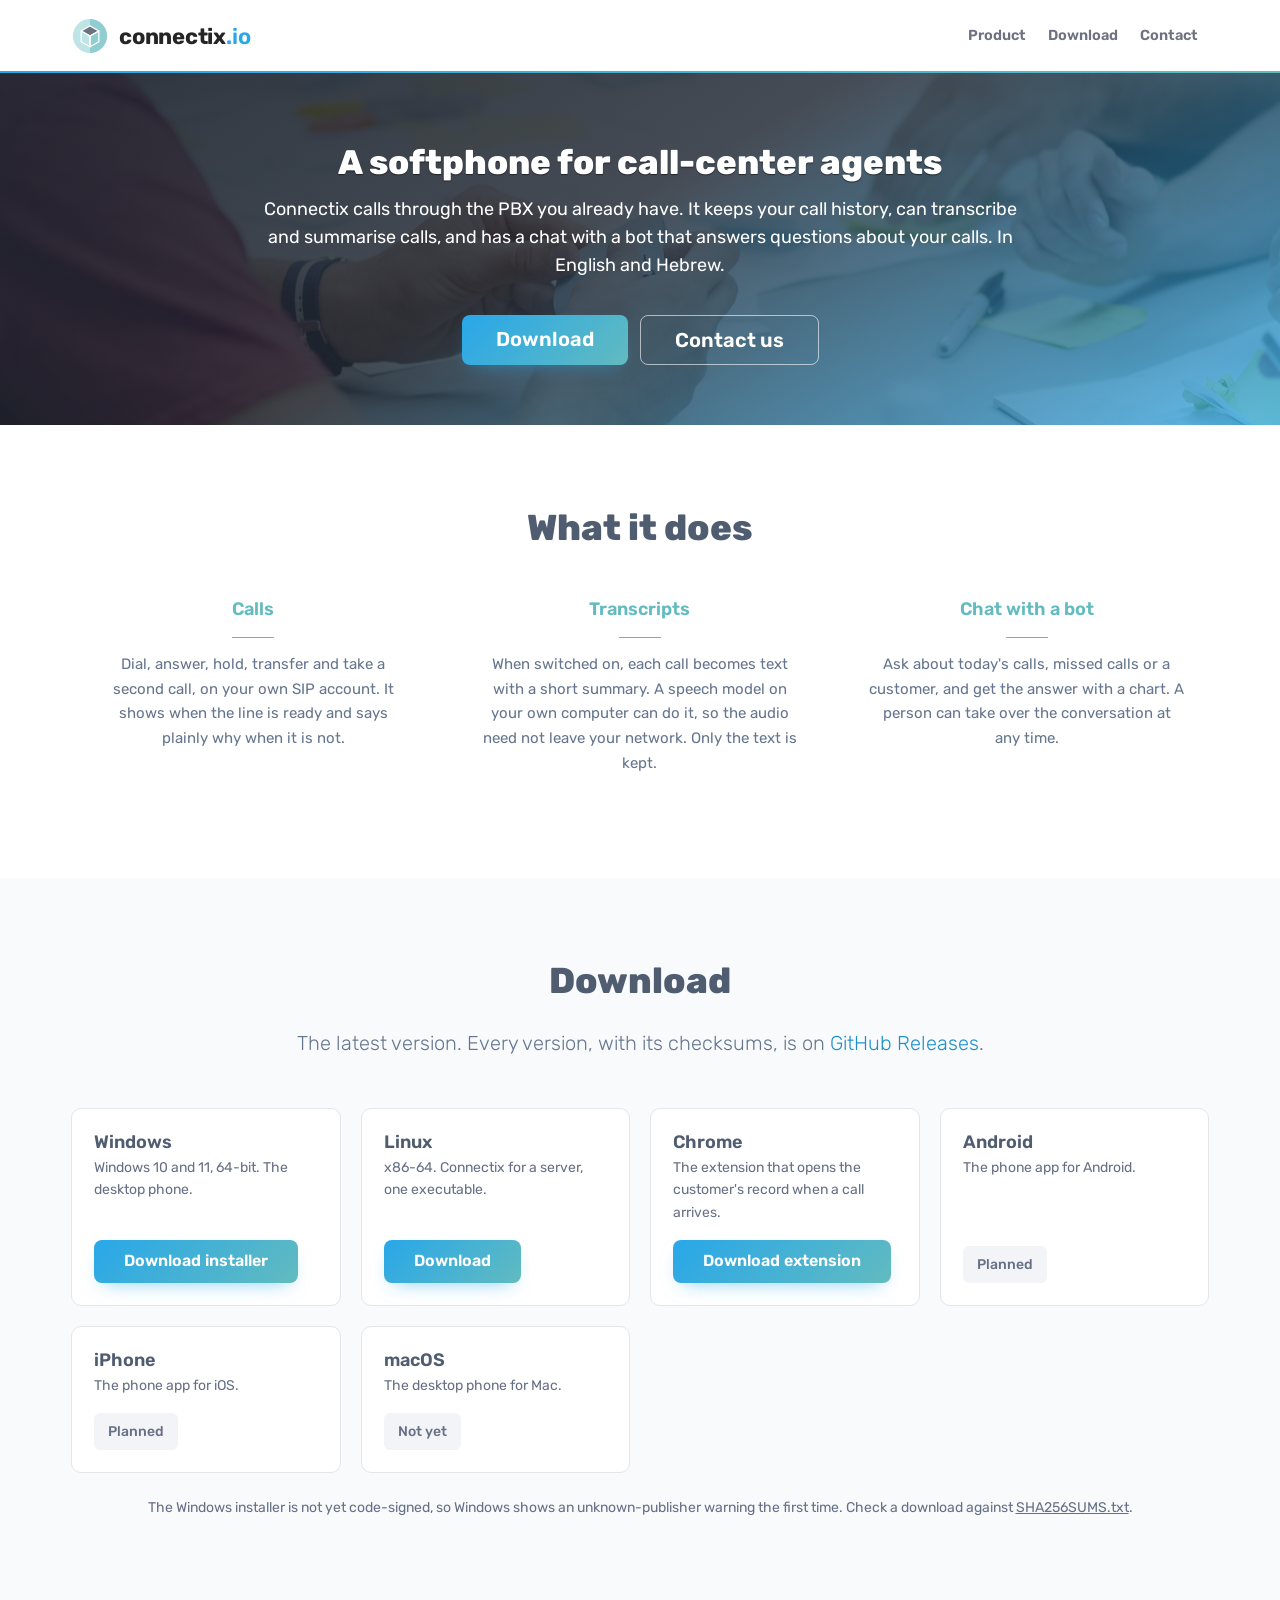
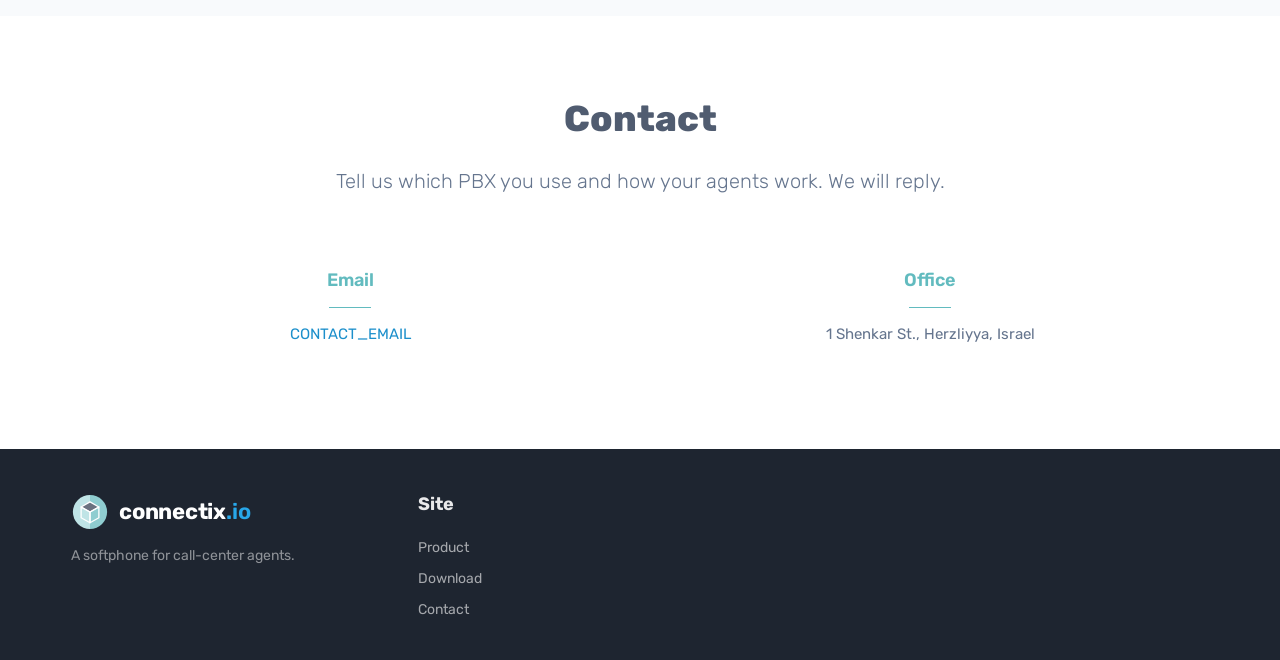
==== commit 4cf26b28: "Download: say the latest version, not a number that goes stale Co-Authored-By: Claude Opus 5.5 <nore" ====
--- a/index.html
+++ b/index.html
@@ -82,7 +82,7 @@
   <section id="download" class="section section-soft">
     <div class="container">
       <h2 class="title">Download</h2>
-      <p class="intro">Version 0.1.22. Every version, with its checksums, is on <a href="https://github.com/connectix-io/releases/releases">GitHub Releases</a>.</p>
+      <p class="intro">The latest version. Every version, with its checksums, is on <a href="https://github.com/connectix-io/releases/releases">GitHub Releases</a>.</p>
       <div class="downloads">
         <div class="platform">
           <h3>Windows</h3>
